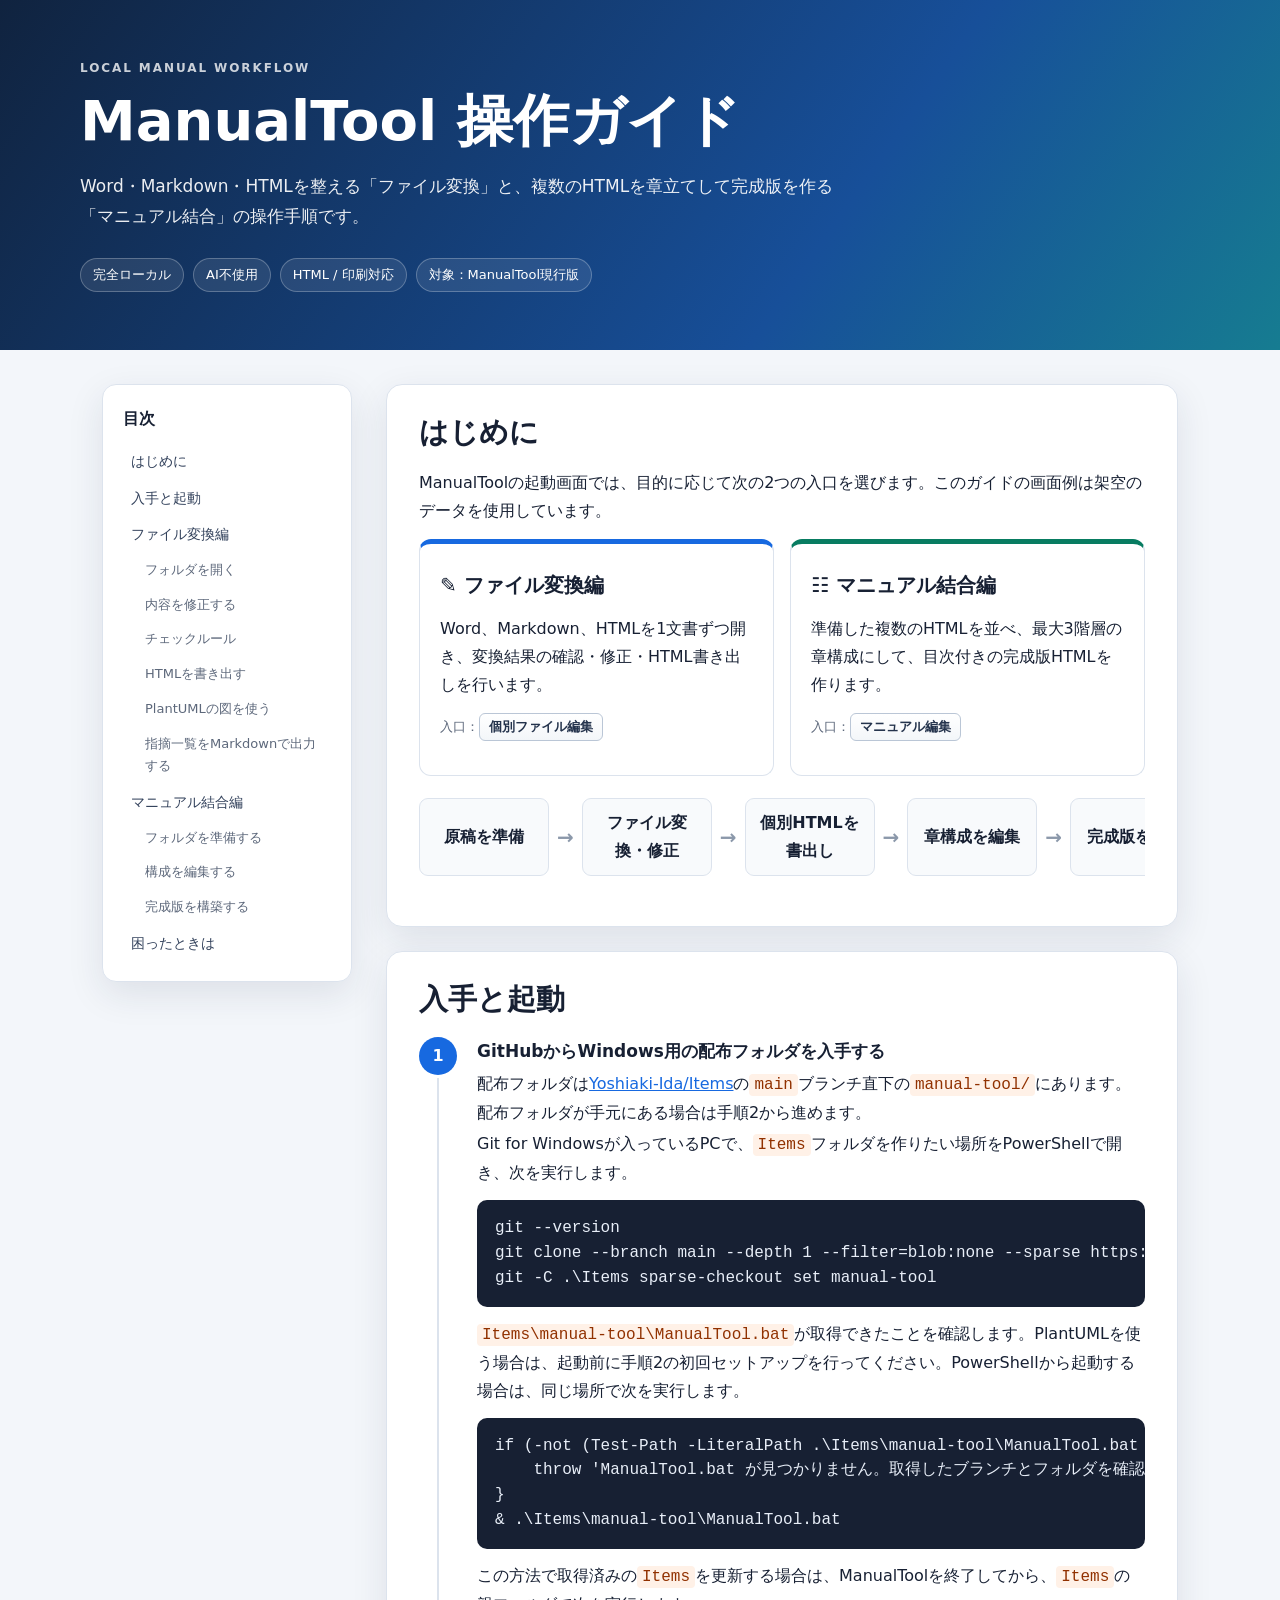
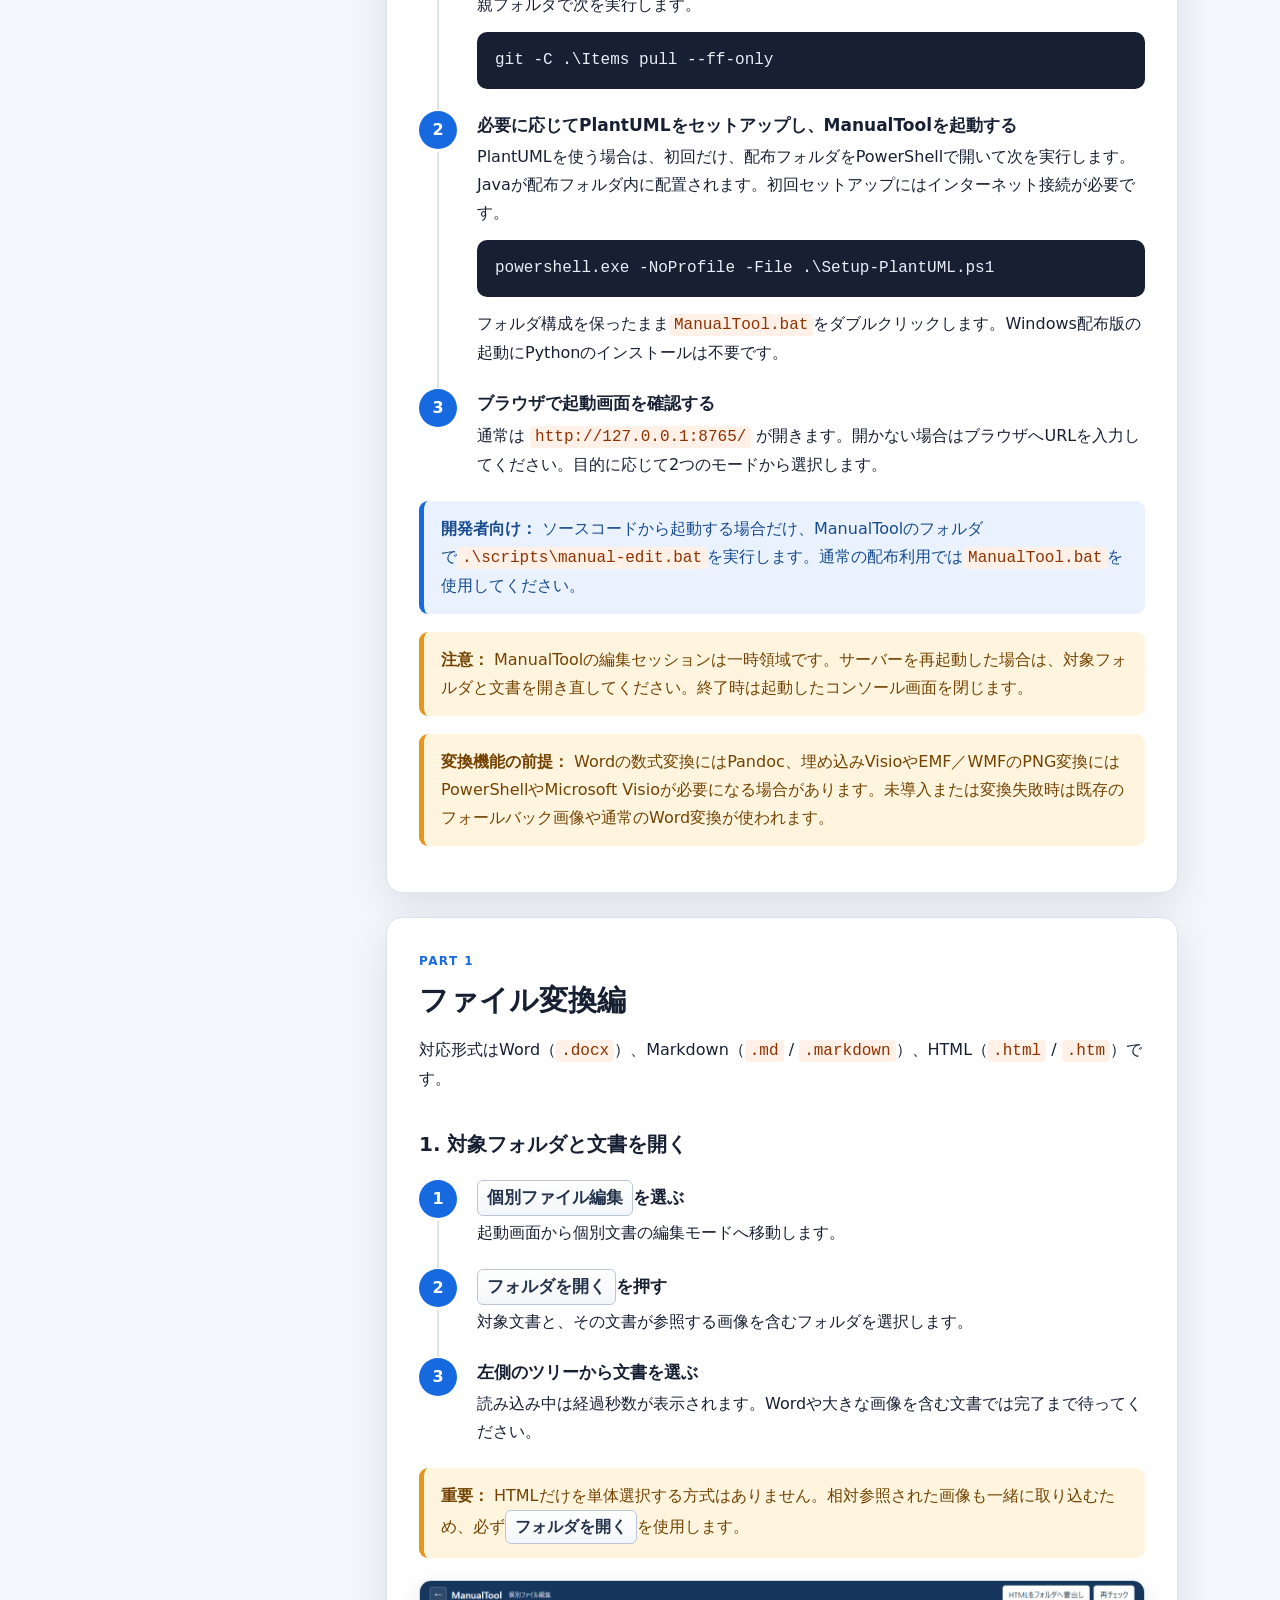
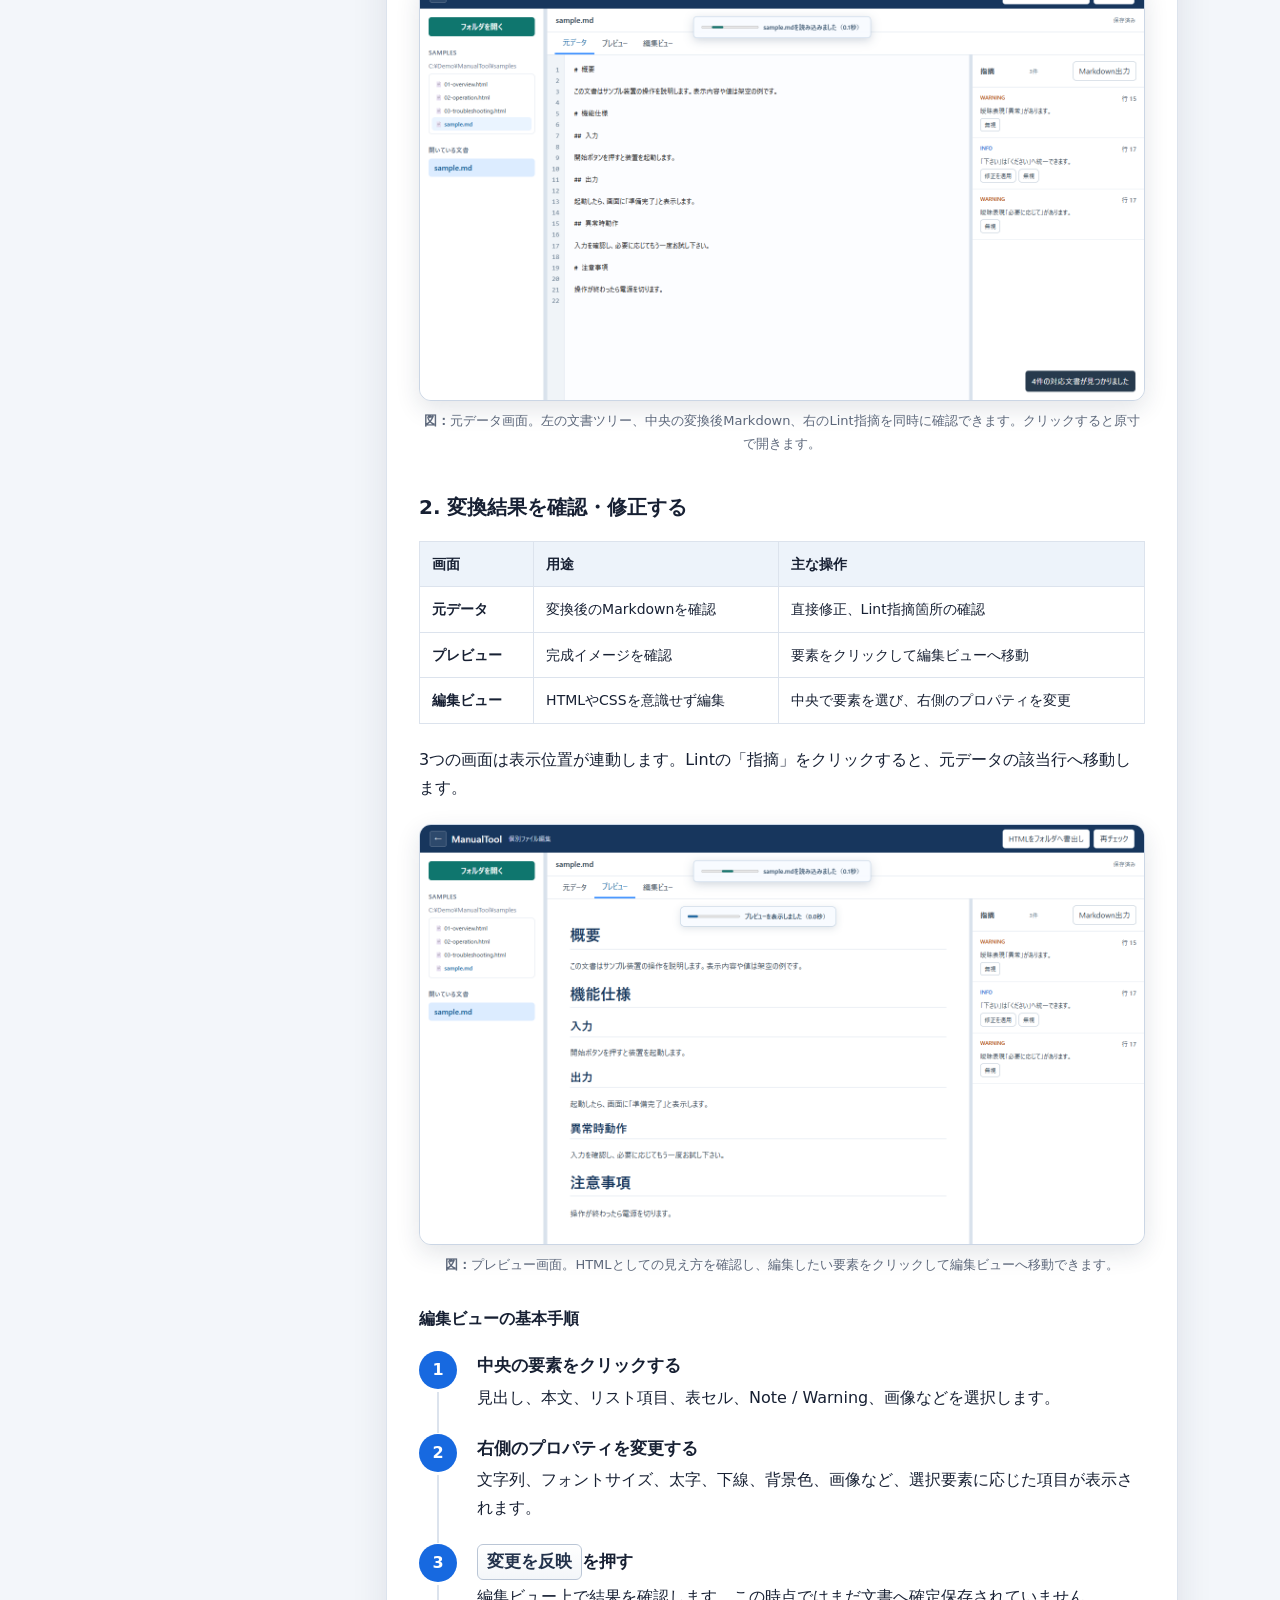
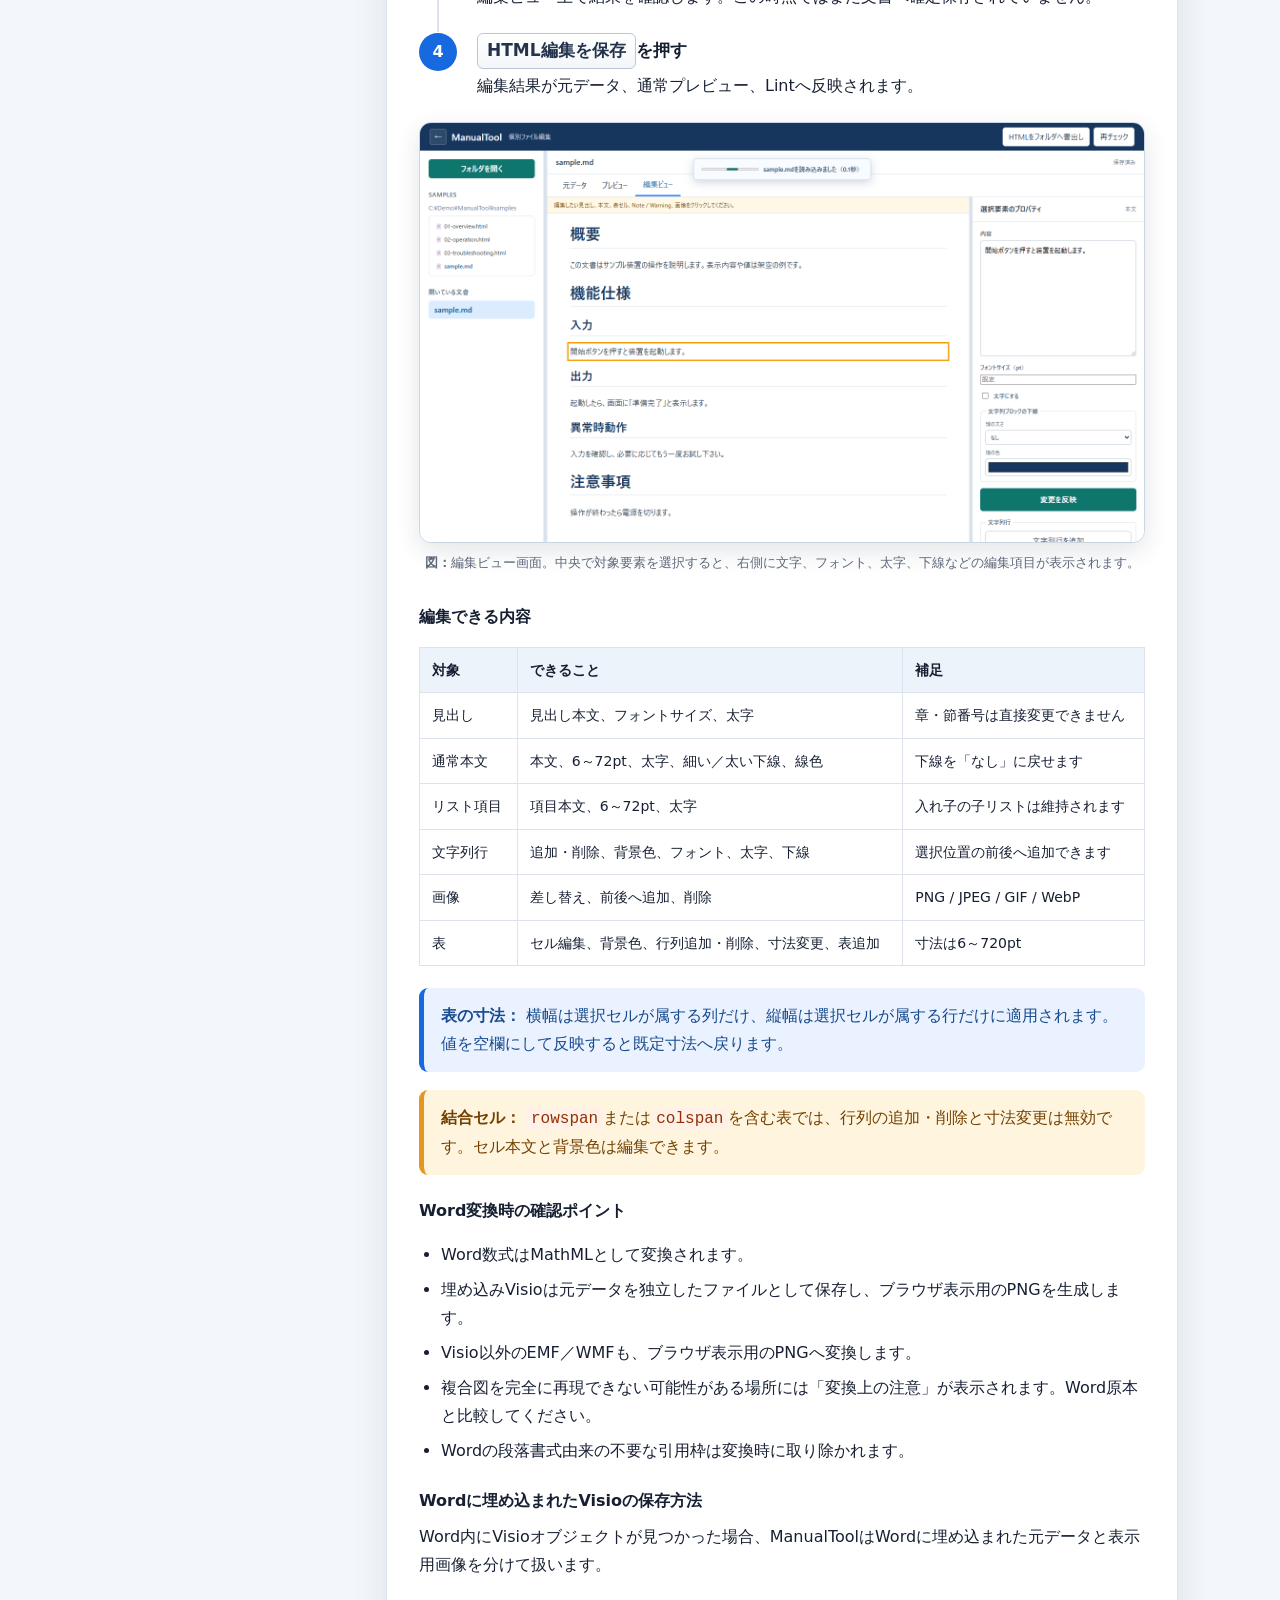
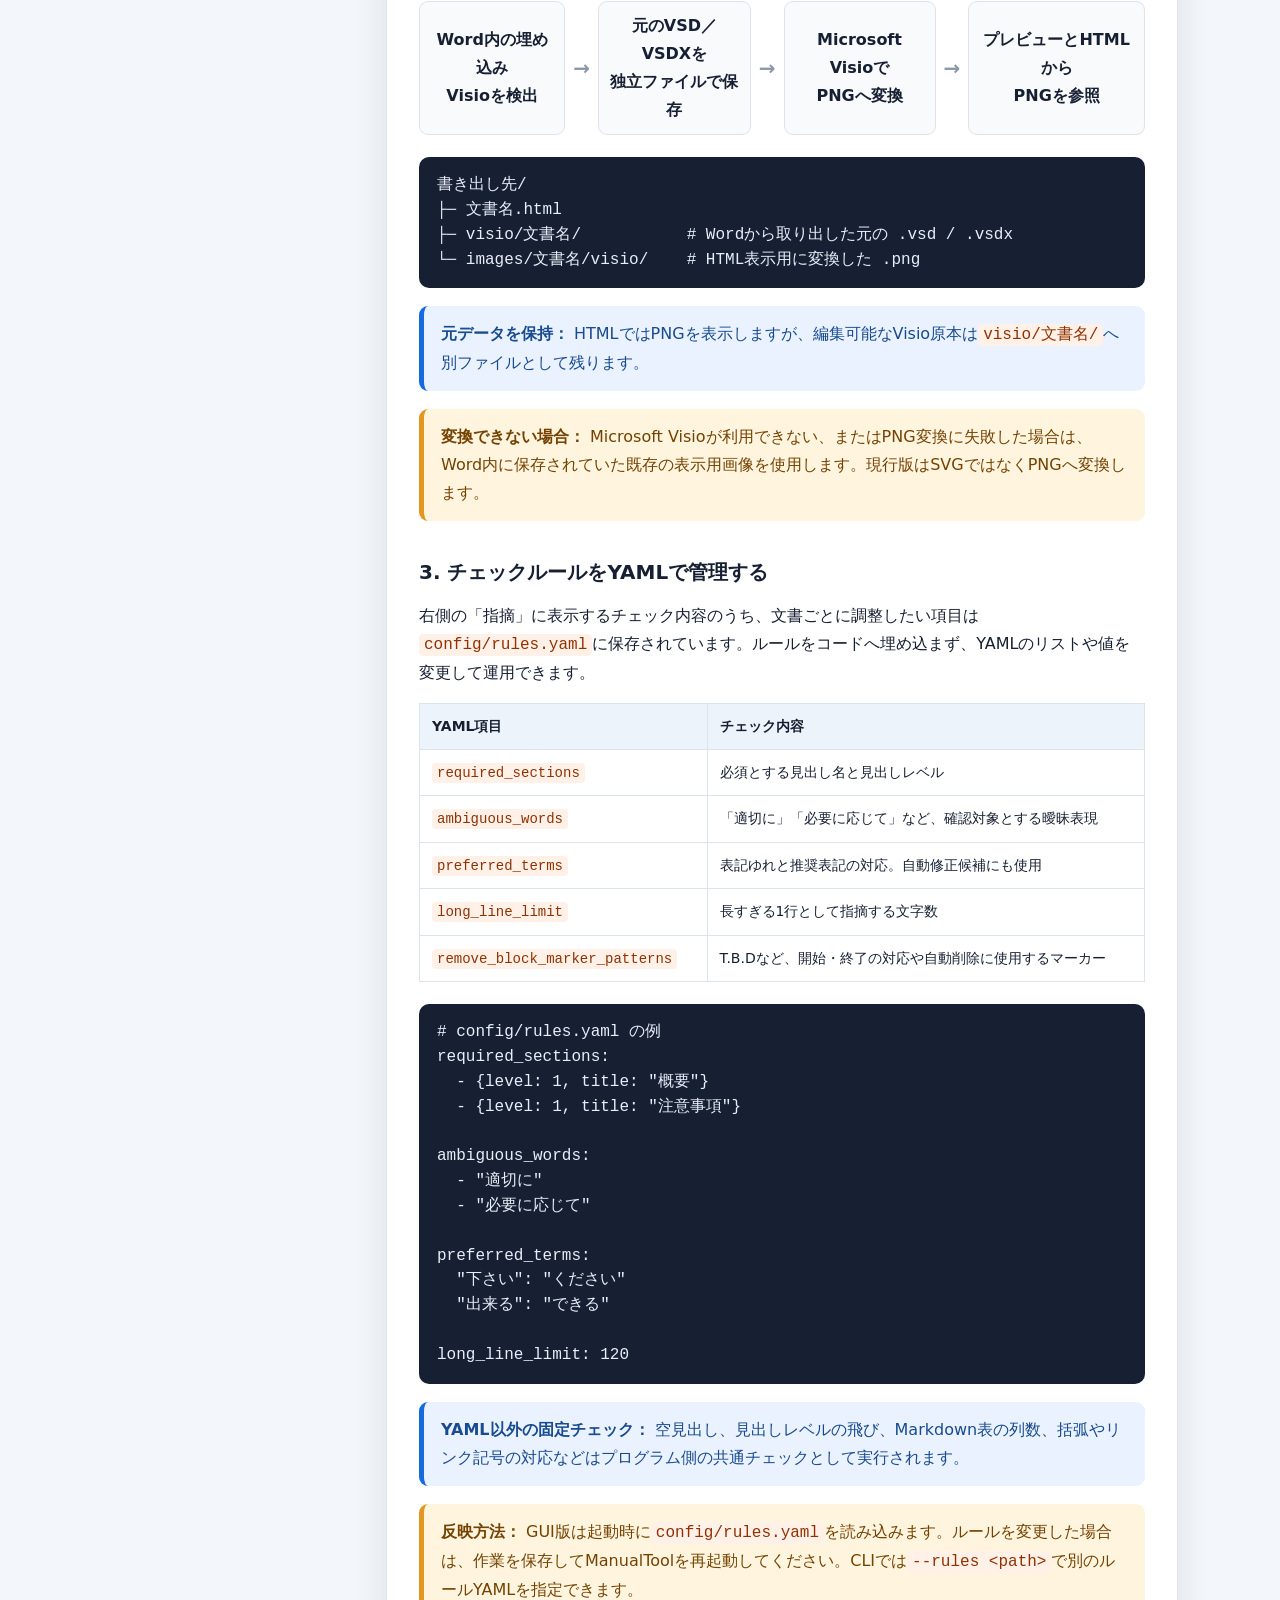
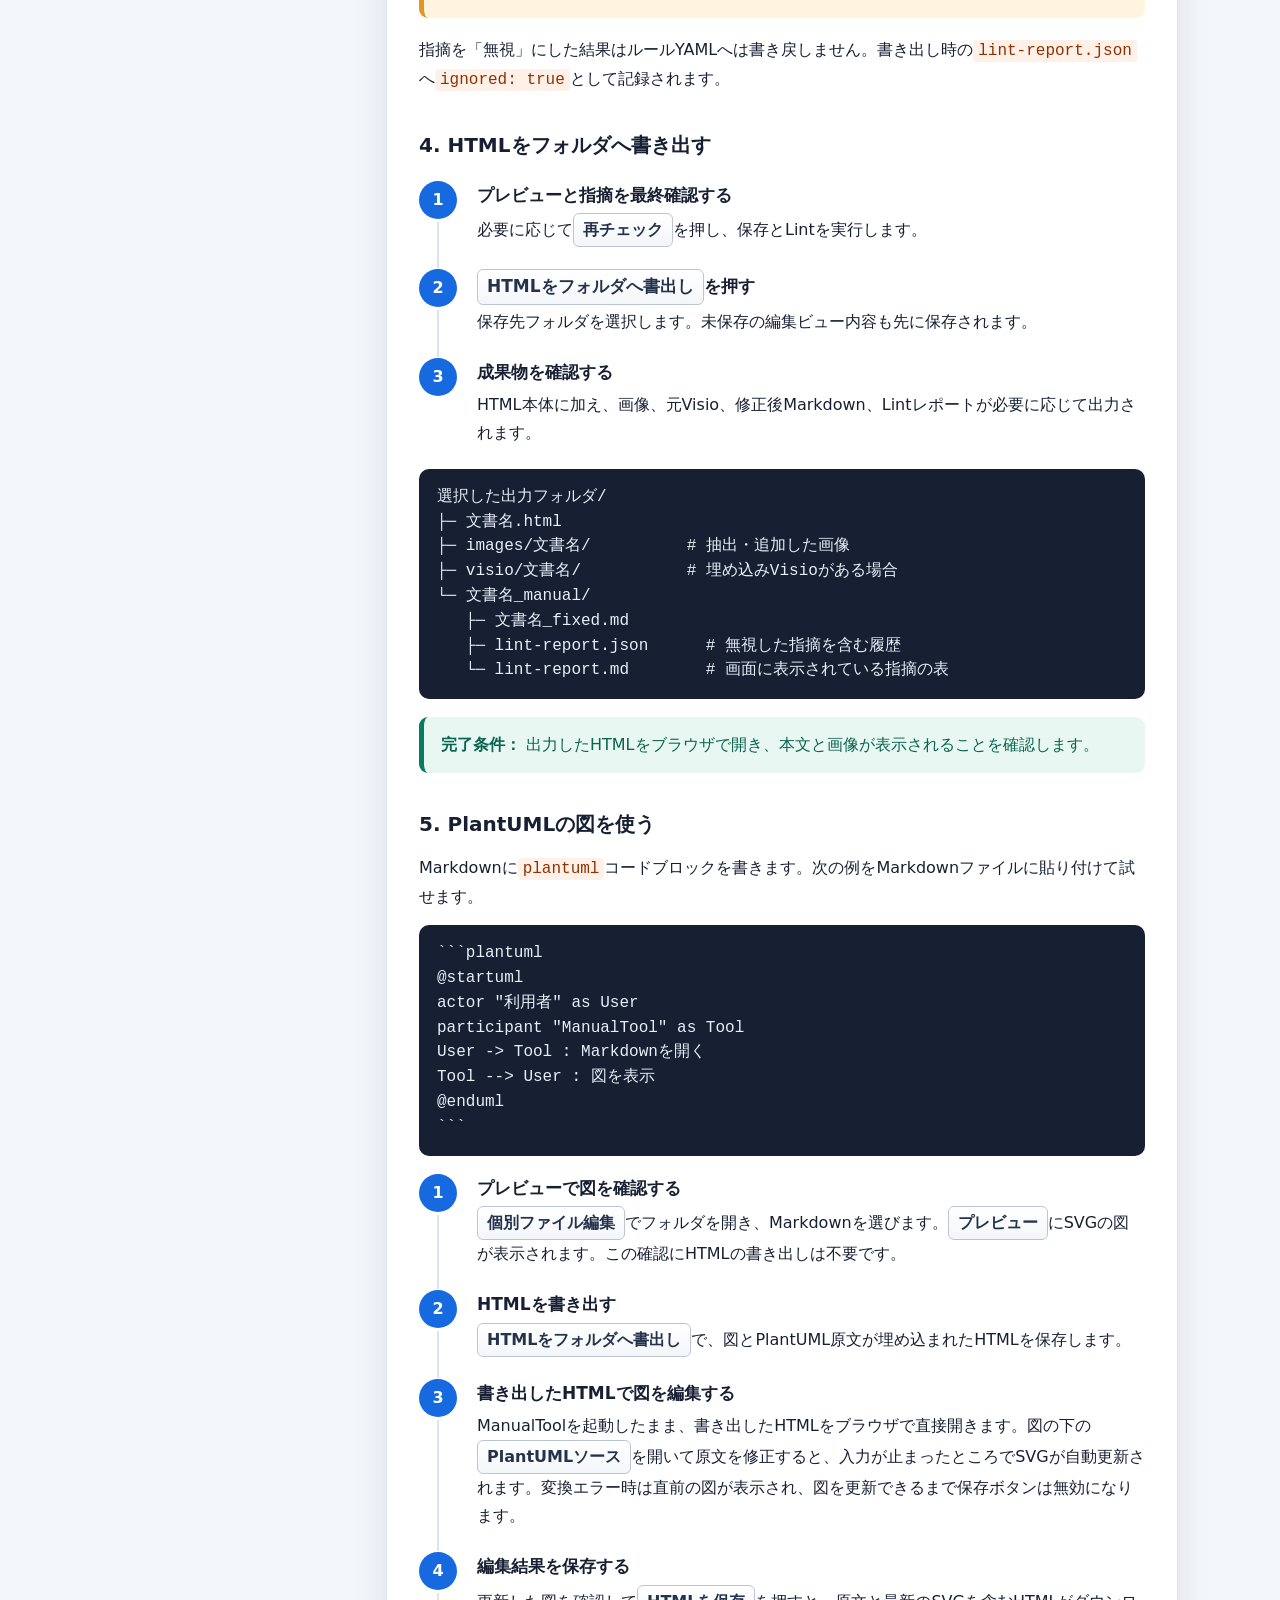
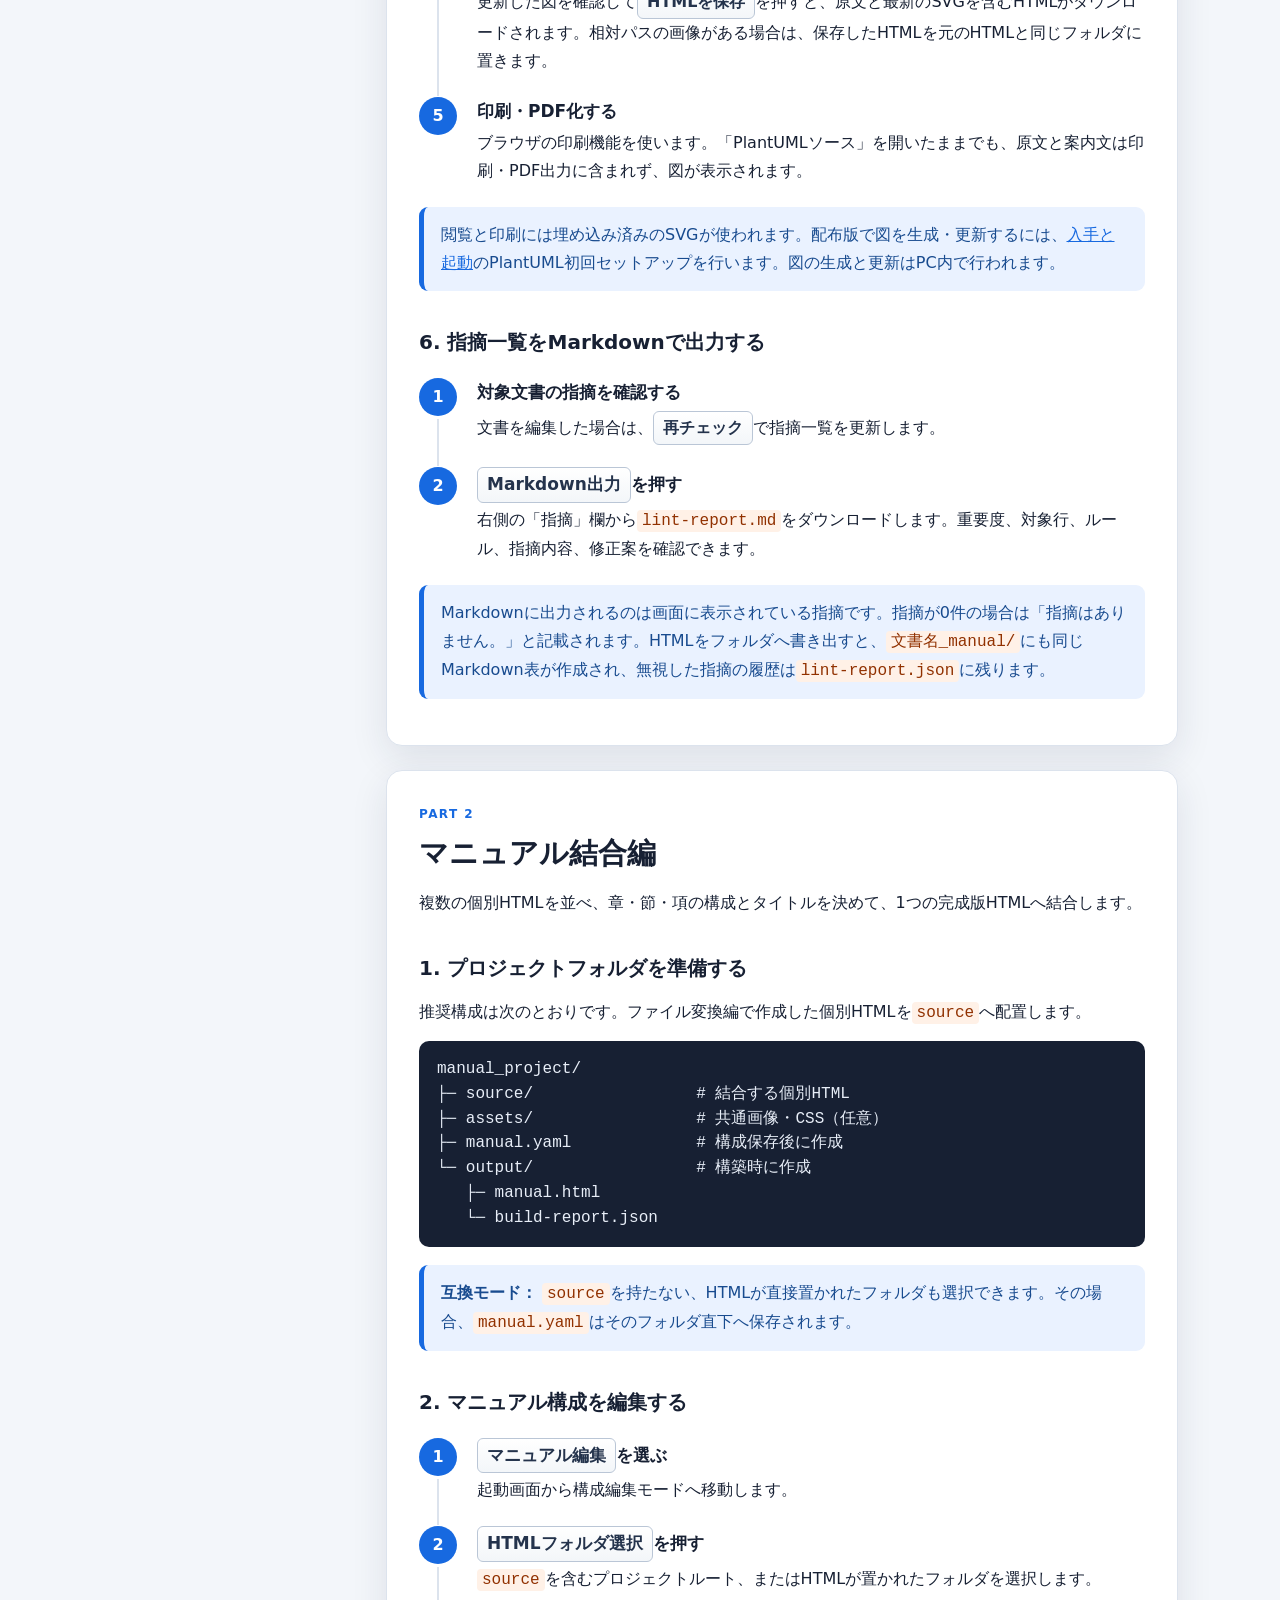
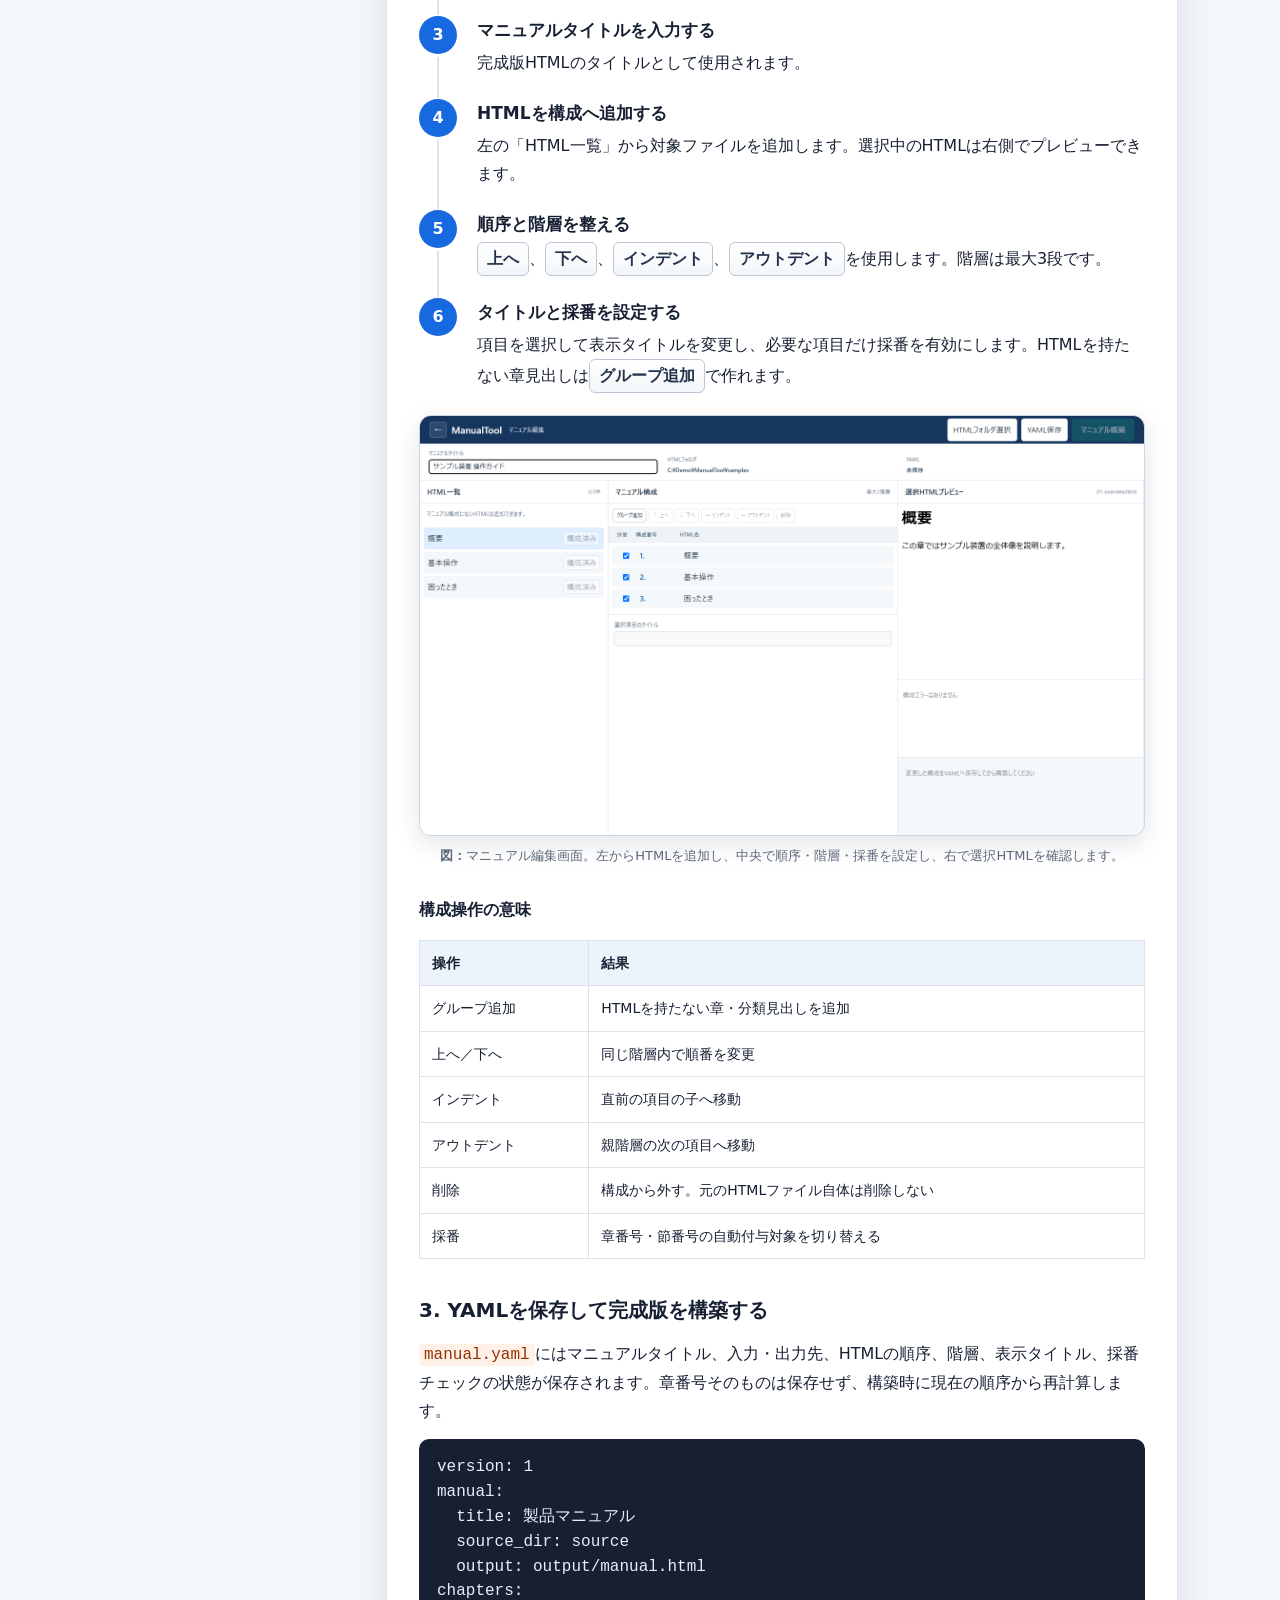
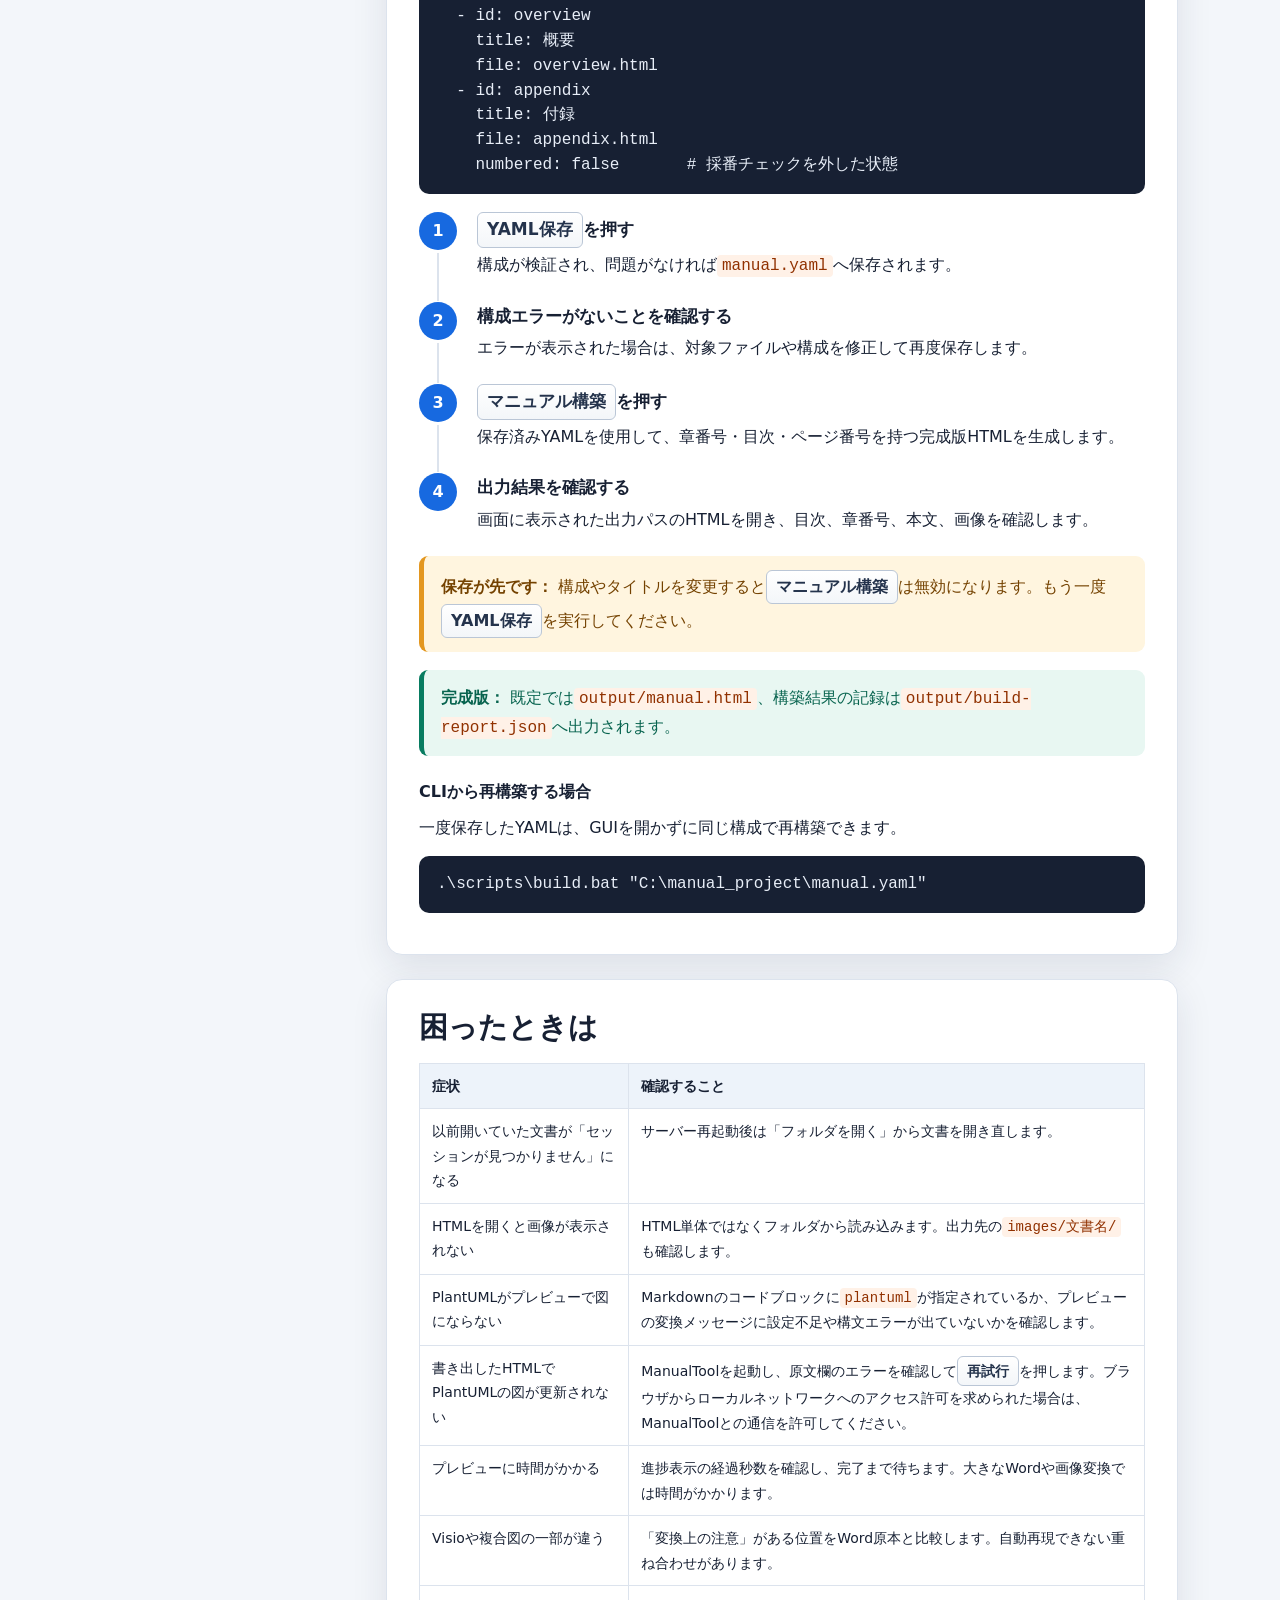
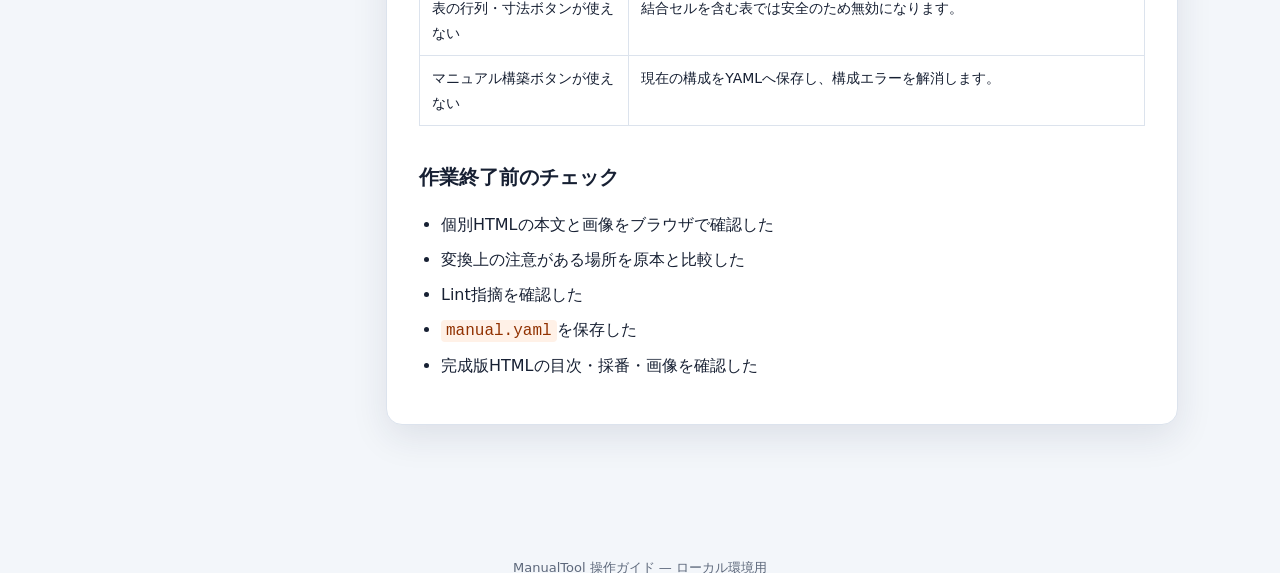
==== manual-tool/docs/USER_GUIDE.html @ a31c74e4 "Add ManualTool Windows distribution" ====
<!doctype html>
<html lang="ja">
<head>
  <meta charset="utf-8">
  <meta name="viewport" content="width=device-width, initial-scale=1">
  <title>ManualTool 操作ガイド</title>
  <style>
    :root {
      --ink: #172033;
      --muted: #5d687b;
      --line: #dce3ed;
      --paper: #ffffff;
      --canvas: #f3f6fa;
      --blue: #1769e0;
      --blue-soft: #eaf2ff;
      --green: #087c61;
      --green-soft: #e8f7f2;
      --amber: #a35b00;
      --amber-soft: #fff5df;
      --red: #b42318;
      --shadow: 0 12px 36px rgba(28, 42, 67, .10);
    }
    * { box-sizing: border-box; }
    html { scroll-behavior: smooth; }
    body {
      margin: 0;
      color: var(--ink);
      background: var(--canvas);
      font-family: "Yu Gothic UI", "Meiryo", system-ui, sans-serif;
      line-height: 1.75;
    }
    a { color: var(--blue); }
    .hero {
      color: white;
      background: linear-gradient(125deg, #10233f 0%, #174f99 65%, #167c91 100%);
      padding: 58px max(24px, calc((100vw - 1120px) / 2));
    }
    .eyebrow { margin: 0 0 8px; font-size: 12px; font-weight: 800; letter-spacing: .16em; opacity: .78; }
    .hero h1 { margin: 0; font-size: clamp(34px, 5vw, 56px); line-height: 1.2; }
    .hero .lead { max-width: 760px; margin: 18px 0 0; font-size: 17px; opacity: .92; }
    .hero-meta { display: flex; flex-wrap: wrap; gap: 9px; margin-top: 26px; }
    .hero-meta span { padding: 5px 12px; border: 1px solid rgba(255,255,255,.25); border-radius: 999px; background: rgba(255,255,255,.09); font-size: 13px; }
    .layout { display: grid; grid-template-columns: 250px minmax(0, 820px); gap: 34px; max-width: 1120px; margin: 34px auto 80px; padding: 0 22px; }
    nav { position: sticky; top: 18px; align-self: start; padding: 20px; background: var(--paper); border: 1px solid var(--line); border-radius: 14px; box-shadow: var(--shadow); }
    nav strong { display: block; margin-bottom: 10px; }
    nav a { display: block; padding: 6px 8px; color: #33425c; text-decoration: none; border-radius: 7px; font-size: 14px; }
    nav a:hover { color: var(--blue); background: var(--blue-soft); }
    nav .sub { padding-left: 22px; color: var(--muted); font-size: 13px; }
    main { min-width: 0; }
    .card, .chapter { margin-bottom: 24px; padding: 28px 32px; background: var(--paper); border: 1px solid var(--line); border-radius: 16px; box-shadow: var(--shadow); }
    h2 { margin: 0 0 16px; font-size: 29px; line-height: 1.35; }
    h3 { margin: 30px 0 12px; padding-top: 4px; font-size: 20px; }
    h4 { margin: 22px 0 8px; font-size: 16px; }
    p { margin: 8px 0 14px; }
    .chapter-label { display: inline-block; margin-bottom: 9px; color: var(--blue); font-size: 12px; font-weight: 800; letter-spacing: .12em; }
    .routes { display: grid; grid-template-columns: 1fr 1fr; gap: 16px; }
    .route { padding: 20px; border: 1px solid var(--line); border-radius: 12px; }
    .route:first-child { border-top: 5px solid var(--blue); }
    .route:last-child { border-top: 5px solid var(--green); }
    .route h3 { margin-top: 0; }
    .button-name { display: inline-block; padding: 2px 9px; border: 1px solid #bac6d6; border-radius: 6px; background: linear-gradient(#fff, #f3f6f9); color: #24334c; font-weight: 700; white-space: nowrap; }
    .steps { list-style: none; margin: 18px 0 0; padding: 0; counter-reset: step; }
    .steps > li { position: relative; min-height: 48px; margin: 0 0 22px; padding-left: 58px; counter-increment: step; }
    .steps > li::before { content: counter(step); position: absolute; left: 0; top: 0; display: grid; place-items: center; width: 38px; height: 38px; color: white; background: var(--blue); border-radius: 50%; font-weight: 800; }
    .steps > li::after { content: ""; position: absolute; left: 18px; top: 41px; bottom: -21px; width: 2px; background: var(--line); }
    .steps > li:last-child::after { display: none; }
    .steps strong { display: block; margin-bottom: 3px; font-size: 17px; }
    .steps p { margin: 3px 0; }
    .note, .warning, .success { margin: 18px 0; padding: 14px 17px; border-radius: 9px; border-left: 5px solid; }
    .note { color: #184b8f; background: var(--blue-soft); border-color: var(--blue); }
    .warning { color: #744200; background: var(--amber-soft); border-color: #e39720; }
    .success { color: #08644f; background: var(--green-soft); border-color: var(--green); }
    .note strong, .warning strong, .success strong { margin-right: 5px; }
    .flow { display: flex; align-items: stretch; gap: 8px; margin: 22px 0; overflow-x: auto; }
    .flow span { display: grid; place-items: center; min-width: 130px; min-height: 64px; padding: 10px; text-align: center; background: #f8fafc; border: 1px solid var(--line); border-radius: 9px; font-weight: 700; }
    .flow b { align-self: center; color: #8b98aa; font-size: 20px; }
    table { width: 100%; border-collapse: collapse; margin: 16px 0 22px; font-size: 14px; }
    th, td { padding: 10px 12px; border: 1px solid var(--line); text-align: left; vertical-align: top; }
    th { background: #edf3fa; }
    code { padding: 2px 5px; color: #913100; background: #fff1e7; border-radius: 4px; font-family: Consolas, monospace; }
    pre { overflow-x: auto; padding: 16px 18px; color: #e8eef8; background: #172033; border-radius: 10px; line-height: 1.55; }
    pre code { padding: 0; color: inherit; background: transparent; }
    .checklist { padding-left: 22px; }
    .checklist li { margin: 7px 0; }
    .small { color: var(--muted); font-size: 13px; }
    .screenshot { margin: 22px 0 28px; }
    .screenshot a { display: block; overflow: hidden; border: 1px solid #cbd6e5; border-radius: 12px; background: #eef3f8; box-shadow: 0 8px 24px rgba(28, 42, 67, .12); }
    .screenshot img { display: block; width: 100%; height: auto; }
    .screenshot figcaption { margin-top: 9px; color: var(--muted); font-size: 13px; text-align: center; }
    .screenshot figcaption::before { content: "図："; font-weight: 700; }
    footer { padding: 28px; color: var(--muted); text-align: center; font-size: 13px; }
    @media (max-width: 850px) {
      .layout { display: block; }
      nav { position: static; margin-bottom: 24px; }
      .routes { grid-template-columns: 1fr; }
      .card, .chapter { padding: 23px 20px; }
    }
    @media print {
      @page { size: A4; margin: 14mm; }
      body { background: white; font-size: 10pt; }
      .hero { padding: 22mm 14mm; print-color-adjust: exact; -webkit-print-color-adjust: exact; }
      .layout { display: block; max-width: none; margin: 0; padding: 0; }
      nav { display: none; }
      .card, .chapter { box-shadow: none; break-inside: avoid; }
      .chapter { break-before: page; }
      h3, h4 { break-after: avoid; }
      .steps > li, table, .note, .warning { break-inside: avoid; }
      .screenshot { break-inside: avoid; }
      .screenshot a { box-shadow: none; }
    }
  </style>
</head>
<body>
  <header class="hero">
    <p class="eyebrow">LOCAL MANUAL WORKFLOW</p>
    <h1>ManualTool 操作ガイド</h1>
    <p class="lead">Word・Markdown・HTMLを整える「ファイル変換」と、複数のHTMLを章立てして完成版を作る「マニュアル結合」の操作手順です。</p>
    <div class="hero-meta"><span>完全ローカル</span><span>AI不使用</span><span>HTML / 印刷対応</span><span>対象：ManualTool現行版</span></div>
  </header>

  <div class="layout">
    <nav aria-label="目次">
      <strong>目次</strong>
      <a href="#overview">はじめに</a>
      <a href="#start">入手と起動</a>
      <a href="#conversion">ファイル変換編</a>
      <a class="sub" href="#conversion-open">フォルダを開く</a>
      <a class="sub" href="#conversion-edit">内容を修正する</a>
      <a class="sub" href="#conversion-rules">チェックルール</a>
      <a class="sub" href="#conversion-output">HTMLを書き出す</a>
      <a class="sub" href="#conversion-plantuml">PlantUMLの図を使う</a>
      <a class="sub" href="#conversion-report">指摘一覧をMarkdownで出力する</a>
      <a href="#assembly">マニュアル結合編</a>
      <a class="sub" href="#assembly-prepare">フォルダを準備する</a>
      <a class="sub" href="#assembly-compose">構成を編集する</a>
      <a class="sub" href="#assembly-build">完成版を構築する</a>
      <a href="#trouble">困ったときは</a>
    </nav>

    <main>
      <section id="overview" class="card">
        <h2>はじめに</h2>
        <p>ManualToolの起動画面では、目的に応じて次の2つの入口を選びます。このガイドの画面例は架空のデータを使用しています。</p>
        <div class="routes">
          <article class="route">
            <h3>✎ ファイル変換編</h3>
            <p>Word、Markdown、HTMLを1文書ずつ開き、変換結果の確認・修正・HTML書き出しを行います。</p>
            <p class="small">入口：<span class="button-name">個別ファイル編集</span></p>
          </article>
          <article class="route">
            <h3>☷ マニュアル結合編</h3>
            <p>準備した複数のHTMLを並べ、最大3階層の章構成にして、目次付きの完成版HTMLを作ります。</p>
            <p class="small">入口：<span class="button-name">マニュアル編集</span></p>
          </article>
        </div>
        <div class="flow" aria-label="推奨作業順">
          <span>原稿を準備</span><b>→</b><span>ファイル変換・修正</span><b>→</b><span>個別HTMLを書出し</span><b>→</b><span>章構成を編集</span><b>→</b><span>完成版を構築</span>
        </div>
      </section>

      <section id="start" class="card">
        <h2>入手と起動</h2>
        <ol class="steps">
          <li>
            <strong>GitHubからWindows用の配布フォルダを入手する</strong>
            <p>配布フォルダは<a href="https://github.com/Yoshiaki-Ida/Items">Yoshiaki-Ida/Items</a>の<code>main</code>ブランチ直下の<code>manual-tool/</code>にあります。配布フォルダが手元にある場合は手順2から進めます。</p>
            <p>Git for Windowsが入っているPCで、<code>Items</code>フォルダを作りたい場所をPowerShellで開き、次を実行します。</p>
            <pre><code>git --version
git clone --branch main --depth 1 --filter=blob:none --sparse https://github.com/Yoshiaki-Ida/Items.git Items
git -C .\Items sparse-checkout set manual-tool</code></pre>
            <p><code>Items\manual-tool\ManualTool.bat</code>が取得できたことを確認します。PlantUMLを使う場合は、起動前に手順2の初回セットアップを行ってください。PowerShellから起動する場合は、同じ場所で次を実行します。</p>
            <pre><code>if (-not (Test-Path -LiteralPath .\Items\manual-tool\ManualTool.bat -PathType Leaf)) {
    throw 'ManualTool.bat が見つかりません。取得したブランチとフォルダを確認してください。'
}
&amp; .\Items\manual-tool\ManualTool.bat</code></pre>
            <p>この方法で取得済みの<code>Items</code>を更新する場合は、ManualToolを終了してから、<code>Items</code>の親フォルダで次を実行します。</p>
            <pre><code>git -C .\Items pull --ff-only</code></pre>
          </li>
          <li><strong>必要に応じてPlantUMLをセットアップし、ManualToolを起動する</strong>
            <p>PlantUMLを使う場合は、初回だけ、配布フォルダをPowerShellで開いて次を実行します。Javaが配布フォルダ内に配置されます。初回セットアップにはインターネット接続が必要です。</p>
            <pre><code>powershell.exe -NoProfile -File .\Setup-PlantUML.ps1</code></pre>
            <p>フォルダ構成を保ったまま<code>ManualTool.bat</code>をダブルクリックします。Windows配布版の起動にPythonのインストールは不要です。</p>
          </li>
          <li><strong>ブラウザで起動画面を確認する</strong><p>通常は <code>http://127.0.0.1:8765/</code> が開きます。開かない場合はブラウザへURLを入力してください。目的に応じて2つのモードから選択します。</p></li>
        </ol>
        <div class="note"><strong>開発者向け：</strong>ソースコードから起動する場合だけ、ManualToolのフォルダで<code>.\scripts\manual-edit.bat</code>を実行します。通常の配布利用では<code>ManualTool.bat</code>を使用してください。</div>
        <div class="warning"><strong>注意：</strong>ManualToolの編集セッションは一時領域です。サーバーを再起動した場合は、対象フォルダと文書を開き直してください。終了時は起動したコンソール画面を閉じます。</div>
        <div class="warning"><strong>変換機能の前提：</strong>Wordの数式変換にはPandoc、埋め込みVisioやEMF／WMFのPNG変換にはPowerShellやMicrosoft Visioが必要になる場合があります。未導入または変換失敗時は既存のフォールバック画像や通常のWord変換が使われます。</div>
      </section>

      <section id="conversion" class="chapter">
        <span class="chapter-label">PART 1</span>
        <h2>ファイル変換編</h2>
        <p>対応形式はWord（<code>.docx</code>）、Markdown（<code>.md</code> / <code>.markdown</code>）、HTML（<code>.html</code> / <code>.htm</code>）です。</p>

        <h3 id="conversion-open">1. 対象フォルダと文書を開く</h3>
        <ol class="steps">
          <li><strong><span class="button-name">個別ファイル編集</span>を選ぶ</strong><p>起動画面から個別文書の編集モードへ移動します。</p></li>
          <li><strong><span class="button-name">フォルダを開く</span>を押す</strong><p>対象文書と、その文書が参照する画像を含むフォルダを選択します。</p></li>
          <li><strong>左側のツリーから文書を選ぶ</strong><p>読み込み中は経過秒数が表示されます。Wordや大きな画像を含む文書では完了まで待ってください。</p></li>
        </ol>
        <div class="warning"><strong>重要：</strong>HTMLだけを単体選択する方式はありません。相対参照された画像も一緒に取り込むため、必ず<span class="button-name">フォルダを開く</span>を使用します。</div>
        <figure class="screenshot">
          <a href="元データ画面.png" target="_blank" rel="noopener"><img src="元データ画面.png" width="1905" height="903" loading="lazy" alt="ManualToolの元データ画面。左にフォルダと文書、中央にMarkdown、右にLint指摘が表示されている"></a>
          <figcaption>元データ画面。左の文書ツリー、中央の変換後Markdown、右のLint指摘を同時に確認できます。クリックすると原寸で開きます。</figcaption>
        </figure>

        <h3 id="conversion-edit">2. 変換結果を確認・修正する</h3>
        <table>
          <thead><tr><th>画面</th><th>用途</th><th>主な操作</th></tr></thead>
          <tbody>
            <tr><td><strong>元データ</strong></td><td>変換後のMarkdownを確認</td><td>直接修正、Lint指摘箇所の確認</td></tr>
            <tr><td><strong>プレビュー</strong></td><td>完成イメージを確認</td><td>要素をクリックして編集ビューへ移動</td></tr>
            <tr><td><strong>編集ビュー</strong></td><td>HTMLやCSSを意識せず編集</td><td>中央で要素を選び、右側のプロパティを変更</td></tr>
          </tbody>
        </table>
        <p>3つの画面は表示位置が連動します。Lintの「指摘」をクリックすると、元データの該当行へ移動します。</p>
        <figure class="screenshot">
          <a href="プレビュー画面.png" target="_blank" rel="noopener"><img src="プレビュー画面.png" width="1905" height="903" loading="lazy" alt="ManualToolのプレビュー画面。中央にHTML表示、右にLint指摘が表示されている"></a>
          <figcaption>プレビュー画面。HTMLとしての見え方を確認し、編集したい要素をクリックして編集ビューへ移動できます。</figcaption>
        </figure>

        <h4>編集ビューの基本手順</h4>
        <ol class="steps">
          <li><strong>中央の要素をクリックする</strong><p>見出し、本文、リスト項目、表セル、Note / Warning、画像などを選択します。</p></li>
          <li><strong>右側のプロパティを変更する</strong><p>文字列、フォントサイズ、太字、下線、背景色、画像など、選択要素に応じた項目が表示されます。</p></li>
          <li><strong><span class="button-name">変更を反映</span>を押す</strong><p>編集ビュー上で結果を確認します。この時点ではまだ文書へ確定保存されていません。</p></li>
          <li><strong><span class="button-name">HTML編集を保存</span>を押す</strong><p>編集結果が元データ、通常プレビュー、Lintへ反映されます。</p></li>
        </ol>
        <figure class="screenshot">
          <a href="編集ビュー画面.png" target="_blank" rel="noopener"><img src="編集ビュー画面.png" width="1905" height="903" loading="lazy" alt="ManualToolの編集ビュー画面。中央で本文を選択し、右のプロパティで内容や下線を設定している"></a>
          <figcaption>編集ビュー画面。中央で対象要素を選択すると、右側に文字、フォント、太字、下線などの編集項目が表示されます。</figcaption>
        </figure>

        <h4>編集できる内容</h4>
        <table>
          <thead><tr><th>対象</th><th>できること</th><th>補足</th></tr></thead>
          <tbody>
            <tr><td>見出し</td><td>見出し本文、フォントサイズ、太字</td><td>章・節番号は直接変更できません</td></tr>
            <tr><td>通常本文</td><td>本文、6～72pt、太字、細い／太い下線、線色</td><td>下線を「なし」に戻せます</td></tr>
            <tr><td>リスト項目</td><td>項目本文、6～72pt、太字</td><td>入れ子の子リストは維持されます</td></tr>
            <tr><td>文字列行</td><td>追加・削除、背景色、フォント、太字、下線</td><td>選択位置の前後へ追加できます</td></tr>
            <tr><td>画像</td><td>差し替え、前後へ追加、削除</td><td>PNG / JPEG / GIF / WebP</td></tr>
            <tr><td>表</td><td>セル編集、背景色、行列追加・削除、寸法変更、表追加</td><td>寸法は6～720pt</td></tr>
          </tbody>
        </table>
        <div class="note"><strong>表の寸法：</strong>横幅は選択セルが属する列だけ、縦幅は選択セルが属する行だけに適用されます。値を空欄にして反映すると既定寸法へ戻ります。</div>
        <div class="warning"><strong>結合セル：</strong><code>rowspan</code>または<code>colspan</code>を含む表では、行列の追加・削除と寸法変更は無効です。セル本文と背景色は編集できます。</div>

        <h4>Word変換時の確認ポイント</h4>
        <ul class="checklist">
          <li>Word数式はMathMLとして変換されます。</li>
          <li>埋め込みVisioは元データを独立したファイルとして保存し、ブラウザ表示用のPNGを生成します。</li>
          <li>Visio以外のEMF／WMFも、ブラウザ表示用のPNGへ変換します。</li>
          <li>複合図を完全に再現できない可能性がある場所には「変換上の注意」が表示されます。Word原本と比較してください。</li>
          <li>Wordの段落書式由来の不要な引用枠は変換時に取り除かれます。</li>
        </ul>

        <h4>Wordに埋め込まれたVisioの保存方法</h4>
        <p>Word内にVisioオブジェクトが見つかった場合、ManualToolはWordに埋め込まれた元データと表示用画像を分けて扱います。</p>
        <div class="flow" aria-label="埋め込みVisioの変換手順">
          <span>Word内の埋め込み<br>Visioを検出</span><b>→</b><span>元のVSD／VSDXを<br>独立ファイルで保存</span><b>→</b><span>Microsoft Visioで<br>PNGへ変換</span><b>→</b><span>プレビューとHTMLから<br>PNGを参照</span>
        </div>
        <pre><code>書き出し先/
├─ 文書名.html
├─ visio/文書名/           # Wordから取り出した元の .vsd / .vsdx
└─ images/文書名/visio/    # HTML表示用に変換した .png</code></pre>
        <div class="note"><strong>元データを保持：</strong>HTMLではPNGを表示しますが、編集可能なVisio原本は<code>visio/文書名/</code>へ別ファイルとして残ります。</div>
        <div class="warning"><strong>変換できない場合：</strong>Microsoft Visioが利用できない、またはPNG変換に失敗した場合は、Word内に保存されていた既存の表示用画像を使用します。現行版はSVGではなくPNGへ変換します。</div>

        <h3 id="conversion-rules">3. チェックルールをYAMLで管理する</h3>
        <p>右側の「指摘」に表示するチェック内容のうち、文書ごとに調整したい項目は<code>config/rules.yaml</code>に保存されています。ルールをコードへ埋め込まず、YAMLのリストや値を変更して運用できます。</p>
        <table>
          <thead><tr><th>YAML項目</th><th>チェック内容</th></tr></thead>
          <tbody>
            <tr><td><code>required_sections</code></td><td>必須とする見出し名と見出しレベル</td></tr>
            <tr><td><code>ambiguous_words</code></td><td>「適切に」「必要に応じて」など、確認対象とする曖昧表現</td></tr>
            <tr><td><code>preferred_terms</code></td><td>表記ゆれと推奨表記の対応。自動修正候補にも使用</td></tr>
            <tr><td><code>long_line_limit</code></td><td>長すぎる1行として指摘する文字数</td></tr>
            <tr><td><code>remove_block_marker_patterns</code></td><td>T.B.Dなど、開始・終了の対応や自動削除に使用するマーカー</td></tr>
          </tbody>
        </table>
        <pre><code># config/rules.yaml の例
required_sections:
  - {level: 1, title: "概要"}
  - {level: 1, title: "注意事項"}

ambiguous_words:
  - "適切に"
  - "必要に応じて"

preferred_terms:
  "下さい": "ください"
  "出来る": "できる"

long_line_limit: 120</code></pre>
        <div class="note"><strong>YAML以外の固定チェック：</strong>空見出し、見出しレベルの飛び、Markdown表の列数、括弧やリンク記号の対応などはプログラム側の共通チェックとして実行されます。</div>
        <div class="warning"><strong>反映方法：</strong>GUI版は起動時に<code>config/rules.yaml</code>を読み込みます。ルールを変更した場合は、作業を保存してManualToolを再起動してください。CLIでは<code>--rules &lt;path&gt;</code>で別のルールYAMLを指定できます。</div>
        <p>指摘を「無視」にした結果はルールYAMLへは書き戻しません。書き出し時の<code>lint-report.json</code>へ<code>ignored: true</code>として記録されます。</p>

        <h3 id="conversion-output">4. HTMLをフォルダへ書き出す</h3>
        <ol class="steps">
          <li><strong>プレビューと指摘を最終確認する</strong><p>必要に応じて<span class="button-name">再チェック</span>を押し、保存とLintを実行します。</p></li>
          <li><strong><span class="button-name">HTMLをフォルダへ書出し</span>を押す</strong><p>保存先フォルダを選択します。未保存の編集ビュー内容も先に保存されます。</p></li>
          <li><strong>成果物を確認する</strong><p>HTML本体に加え、画像、元Visio、修正後Markdown、Lintレポートが必要に応じて出力されます。</p></li>
        </ol>
        <pre><code>選択した出力フォルダ/
├─ 文書名.html
├─ images/文書名/          # 抽出・追加した画像
├─ visio/文書名/           # 埋め込みVisioがある場合
└─ 文書名_manual/
   ├─ 文書名_fixed.md
   ├─ lint-report.json      # 無視した指摘を含む履歴
   └─ lint-report.md        # 画面に表示されている指摘の表</code></pre>
        <div class="success"><strong>完了条件：</strong>出力したHTMLをブラウザで開き、本文と画像が表示されることを確認します。</div>

        <h3 id="conversion-plantuml">5. PlantUMLの図を使う</h3>
        <p>Markdownに<code>plantuml</code>コードブロックを書きます。次の例をMarkdownファイルに貼り付けて試せます。</p>
        <pre><code>```plantuml
@startuml
actor "利用者" as User
participant "ManualTool" as Tool
User -&gt; Tool : Markdownを開く
Tool --&gt; User : 図を表示
@enduml
```</code></pre>
        <ol class="steps">
          <li><strong>プレビューで図を確認する</strong><p><span class="button-name">個別ファイル編集</span>でフォルダを開き、Markdownを選びます。<span class="button-name">プレビュー</span>にSVGの図が表示されます。この確認にHTMLの書き出しは不要です。</p></li>
          <li><strong>HTMLを書き出す</strong><p><span class="button-name">HTMLをフォルダへ書出し</span>で、図とPlantUML原文が埋め込まれたHTMLを保存します。</p></li>
          <li><strong>書き出したHTMLで図を編集する</strong><p>ManualToolを起動したまま、書き出したHTMLをブラウザで直接開きます。図の下の<span class="button-name">PlantUMLソース</span>を開いて原文を修正すると、入力が止まったところでSVGが自動更新されます。変換エラー時は直前の図が表示され、図を更新できるまで保存ボタンは無効になります。</p></li>
          <li><strong>編集結果を保存する</strong><p>更新した図を確認して<span class="button-name">HTMLを保存</span>を押すと、原文と最新のSVGを含むHTMLがダウンロードされます。相対パスの画像がある場合は、保存したHTMLを元のHTMLと同じフォルダに置きます。</p></li>
          <li><strong>印刷・PDF化する</strong><p>ブラウザの印刷機能を使います。「PlantUMLソース」を開いたままでも、原文と案内文は印刷・PDF出力に含まれず、図が表示されます。</p></li>
        </ol>
        <div class="note">閲覧と印刷には埋め込み済みのSVGが使われます。配布版で図を生成・更新するには、<a href="#start">入手と起動</a>のPlantUML初回セットアップを行います。図の生成と更新はPC内で行われます。</div>

        <h3 id="conversion-report">6. 指摘一覧をMarkdownで出力する</h3>
        <ol class="steps">
          <li><strong>対象文書の指摘を確認する</strong><p>文書を編集した場合は、<span class="button-name">再チェック</span>で指摘一覧を更新します。</p></li>
          <li><strong><span class="button-name">Markdown出力</span>を押す</strong><p>右側の「指摘」欄から<code>lint-report.md</code>をダウンロードします。重要度、対象行、ルール、指摘内容、修正案を確認できます。</p></li>
        </ol>
        <div class="note">Markdownに出力されるのは画面に表示されている指摘です。指摘が0件の場合は「指摘はありません。」と記載されます。HTMLをフォルダへ書き出すと、<code>文書名_manual/</code>にも同じMarkdown表が作成され、無視した指摘の履歴は<code>lint-report.json</code>に残ります。</div>
      </section>

      <section id="assembly" class="chapter">
        <span class="chapter-label">PART 2</span>
        <h2>マニュアル結合編</h2>
        <p>複数の個別HTMLを並べ、章・節・項の構成とタイトルを決めて、1つの完成版HTMLへ結合します。</p>

        <h3 id="assembly-prepare">1. プロジェクトフォルダを準備する</h3>
        <p>推奨構成は次のとおりです。ファイル変換編で作成した個別HTMLを<code>source</code>へ配置します。</p>
        <pre><code>manual_project/
├─ source/                 # 結合する個別HTML
├─ assets/                 # 共通画像・CSS（任意）
├─ manual.yaml             # 構成保存後に作成
└─ output/                 # 構築時に作成
   ├─ manual.html
   └─ build-report.json</code></pre>
        <div class="note"><strong>互換モード：</strong><code>source</code>を持たない、HTMLが直接置かれたフォルダも選択できます。その場合、<code>manual.yaml</code>はそのフォルダ直下へ保存されます。</div>

        <h3 id="assembly-compose">2. マニュアル構成を編集する</h3>
        <ol class="steps">
          <li><strong><span class="button-name">マニュアル編集</span>を選ぶ</strong><p>起動画面から構成編集モードへ移動します。</p></li>
          <li><strong><span class="button-name">HTMLフォルダ選択</span>を押す</strong><p><code>source</code>を含むプロジェクトルート、またはHTMLが置かれたフォルダを選択します。</p></li>
          <li><strong>マニュアルタイトルを入力する</strong><p>完成版HTMLのタイトルとして使用されます。</p></li>
          <li><strong>HTMLを構成へ追加する</strong><p>左の「HTML一覧」から対象ファイルを追加します。選択中のHTMLは右側でプレビューできます。</p></li>
          <li><strong>順序と階層を整える</strong><p><span class="button-name">上へ</span>、<span class="button-name">下へ</span>、<span class="button-name">インデント</span>、<span class="button-name">アウトデント</span>を使用します。階層は最大3段です。</p></li>
          <li><strong>タイトルと採番を設定する</strong><p>項目を選択して表示タイトルを変更し、必要な項目だけ採番を有効にします。HTMLを持たない章見出しは<span class="button-name">グループ追加</span>で作れます。</p></li>
        </ol>
        <figure class="screenshot">
          <a href="マニュアル編集画面.png" target="_blank" rel="noopener"><img src="マニュアル編集画面.png" width="1905" height="903" loading="lazy" alt="ManualToolのマニュアル編集画面。左にHTML一覧、中央にマニュアル構成、右に選択HTMLプレビューが表示されている"></a>
          <figcaption>マニュアル編集画面。左からHTMLを追加し、中央で順序・階層・採番を設定し、右で選択HTMLを確認します。</figcaption>
        </figure>

        <h4>構成操作の意味</h4>
        <table>
          <thead><tr><th>操作</th><th>結果</th></tr></thead>
          <tbody>
            <tr><td>グループ追加</td><td>HTMLを持たない章・分類見出しを追加</td></tr>
            <tr><td>上へ／下へ</td><td>同じ階層内で順番を変更</td></tr>
            <tr><td>インデント</td><td>直前の項目の子へ移動</td></tr>
            <tr><td>アウトデント</td><td>親階層の次の項目へ移動</td></tr>
            <tr><td>削除</td><td>構成から外す。元のHTMLファイル自体は削除しない</td></tr>
            <tr><td>採番</td><td>章番号・節番号の自動付与対象を切り替える</td></tr>
          </tbody>
        </table>

        <h3 id="assembly-build">3. YAMLを保存して完成版を構築する</h3>
        <p><code>manual.yaml</code>にはマニュアルタイトル、入力・出力先、HTMLの順序、階層、表示タイトル、採番チェックの状態が保存されます。章番号そのものは保存せず、構築時に現在の順序から再計算します。</p>
        <pre><code>version: 1
manual:
  title: 製品マニュアル
  source_dir: source
  output: output/manual.html
chapters:
  - id: overview
    title: 概要
    file: overview.html
  - id: appendix
    title: 付録
    file: appendix.html
    numbered: false       # 採番チェックを外した状態</code></pre>
        <ol class="steps">
          <li><strong><span class="button-name">YAML保存</span>を押す</strong><p>構成が検証され、問題がなければ<code>manual.yaml</code>へ保存されます。</p></li>
          <li><strong>構成エラーがないことを確認する</strong><p>エラーが表示された場合は、対象ファイルや構成を修正して再度保存します。</p></li>
          <li><strong><span class="button-name">マニュアル構築</span>を押す</strong><p>保存済みYAMLを使用して、章番号・目次・ページ番号を持つ完成版HTMLを生成します。</p></li>
          <li><strong>出力結果を確認する</strong><p>画面に表示された出力パスのHTMLを開き、目次、章番号、本文、画像を確認します。</p></li>
        </ol>
        <div class="warning"><strong>保存が先です：</strong>構成やタイトルを変更すると<span class="button-name">マニュアル構築</span>は無効になります。もう一度<span class="button-name">YAML保存</span>を実行してください。</div>
        <div class="success"><strong>完成版：</strong>既定では<code>output/manual.html</code>、構築結果の記録は<code>output/build-report.json</code>へ出力されます。</div>

        <h4>CLIから再構築する場合</h4>
        <p>一度保存したYAMLは、GUIを開かずに同じ構成で再構築できます。</p>
        <pre><code>.\scripts\build.bat "C:\manual_project\manual.yaml"</code></pre>
      </section>

      <section id="trouble" class="card">
        <h2>困ったときは</h2>
        <table>
          <thead><tr><th>症状</th><th>確認すること</th></tr></thead>
          <tbody>
            <tr><td>以前開いていた文書が「セッションが見つかりません」になる</td><td>サーバー再起動後は「フォルダを開く」から文書を開き直します。</td></tr>
            <tr><td>HTMLを開くと画像が表示されない</td><td>HTML単体ではなくフォルダから読み込みます。出力先の<code>images/文書名/</code>も確認します。</td></tr>
            <tr><td>PlantUMLがプレビューで図にならない</td><td>Markdownのコードブロックに<code>plantuml</code>が指定されているか、プレビューの変換メッセージに設定不足や構文エラーが出ていないかを確認します。</td></tr>
            <tr><td>書き出したHTMLでPlantUMLの図が更新されない</td><td>ManualToolを起動し、原文欄のエラーを確認して<span class="button-name">再試行</span>を押します。ブラウザからローカルネットワークへのアクセス許可を求められた場合は、ManualToolとの通信を許可してください。</td></tr>
            <tr><td>プレビューに時間がかかる</td><td>進捗表示の経過秒数を確認し、完了まで待ちます。大きなWordや画像変換では時間がかかります。</td></tr>
            <tr><td>Visioや複合図の一部が違う</td><td>「変換上の注意」がある位置をWord原本と比較します。自動再現できない重ね合わせがあります。</td></tr>
            <tr><td>表の行列・寸法ボタンが使えない</td><td>結合セルを含む表では安全のため無効になります。</td></tr>
            <tr><td>マニュアル構築ボタンが使えない</td><td>現在の構成をYAMLへ保存し、構成エラーを解消します。</td></tr>
          </tbody>
        </table>
        <h3>作業終了前のチェック</h3>
        <ul class="checklist">
          <li>個別HTMLの本文と画像をブラウザで確認した</li>
          <li>変換上の注意がある場所を原本と比較した</li>
          <li>Lint指摘を確認した</li>
          <li><code>manual.yaml</code>を保存した</li>
          <li>完成版HTMLの目次・採番・画像を確認した</li>
        </ul>
      </section>
    </main>
  </div>

  <footer>ManualTool 操作ガイド — ローカル環境用</footer>
</body>
</html>
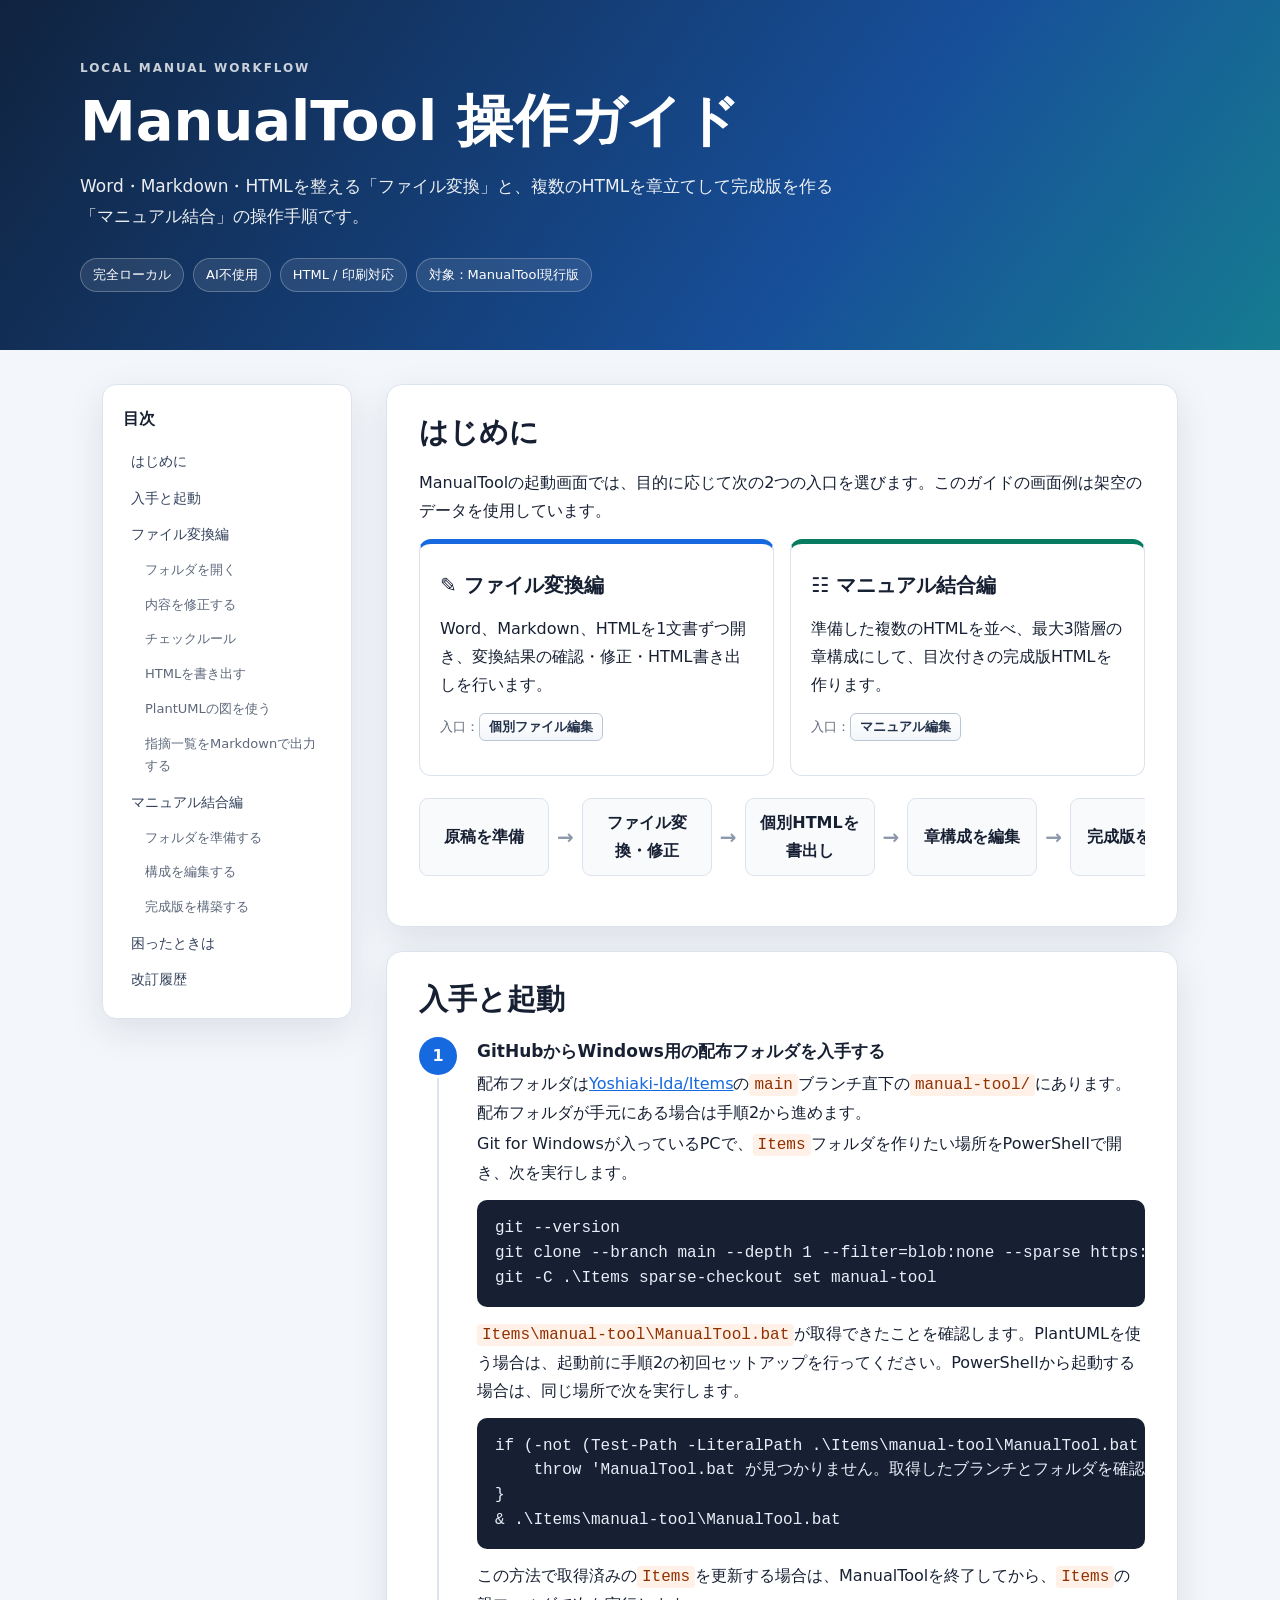
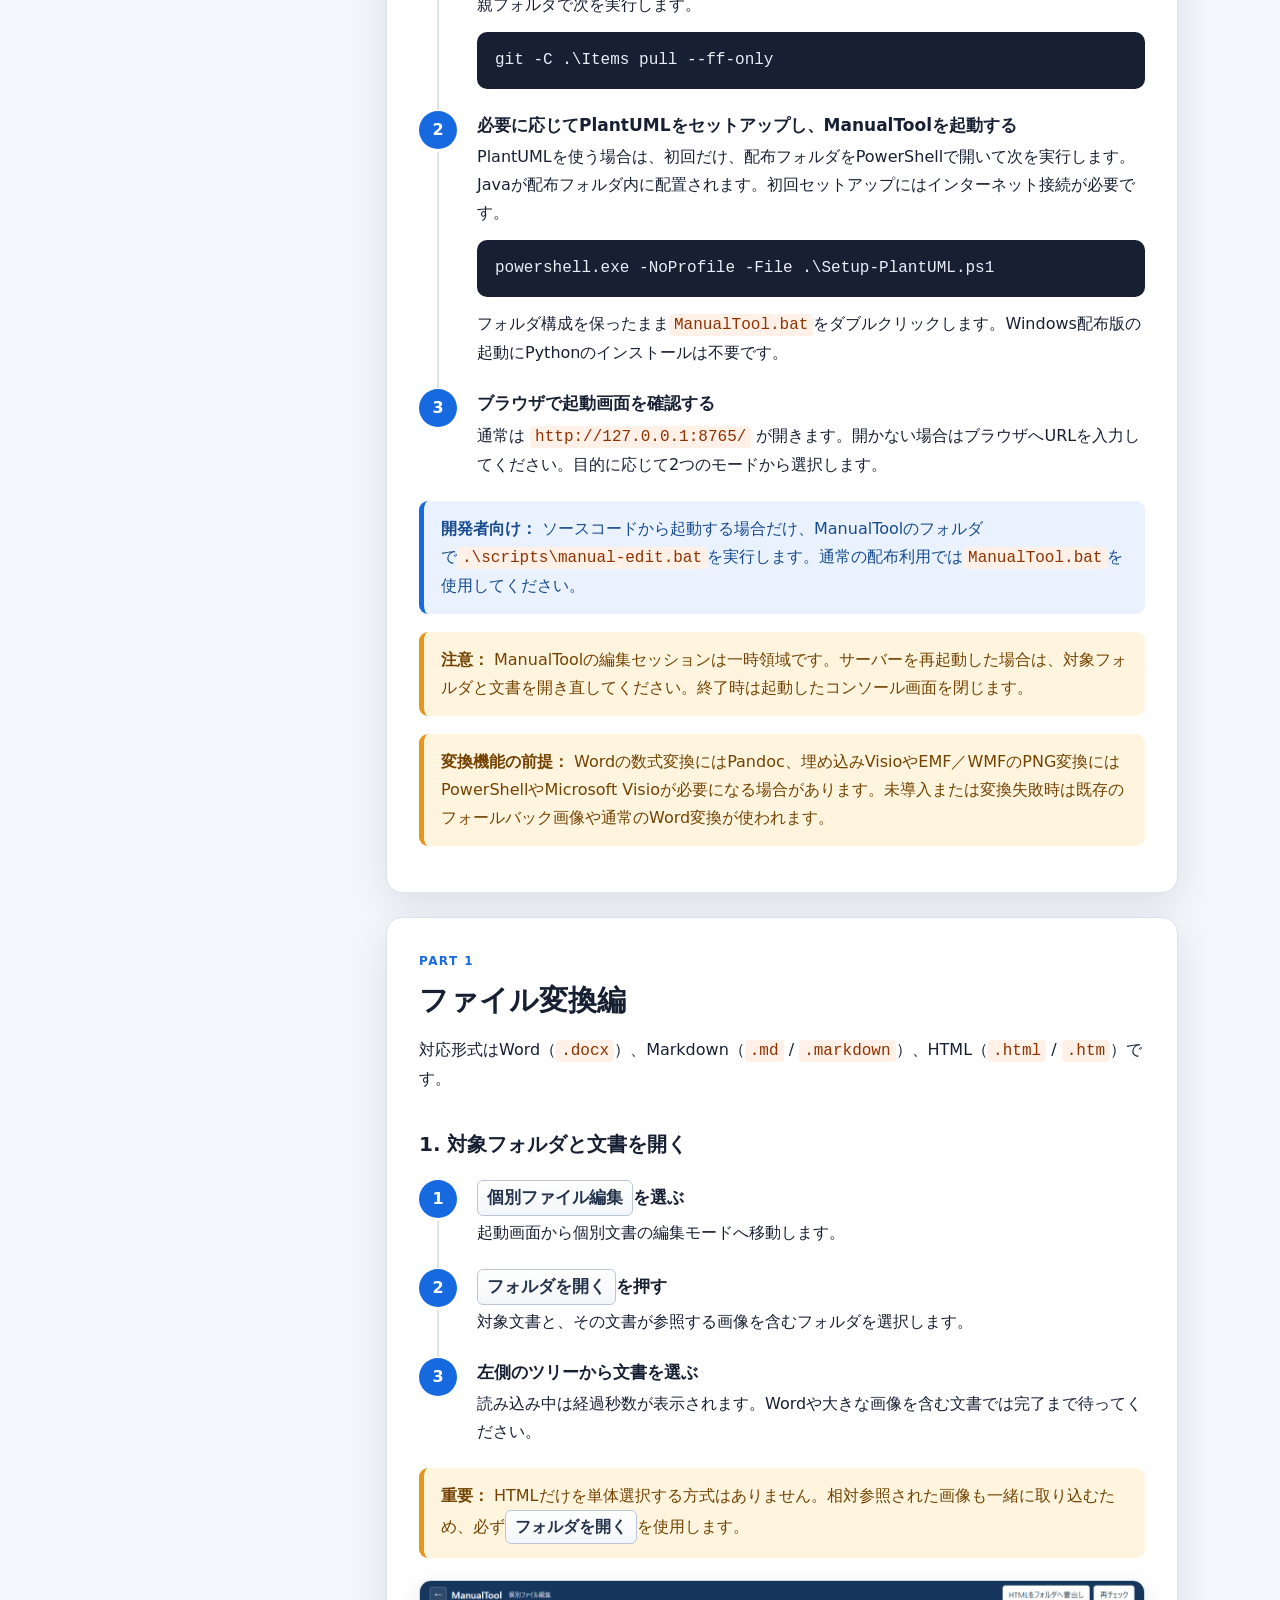
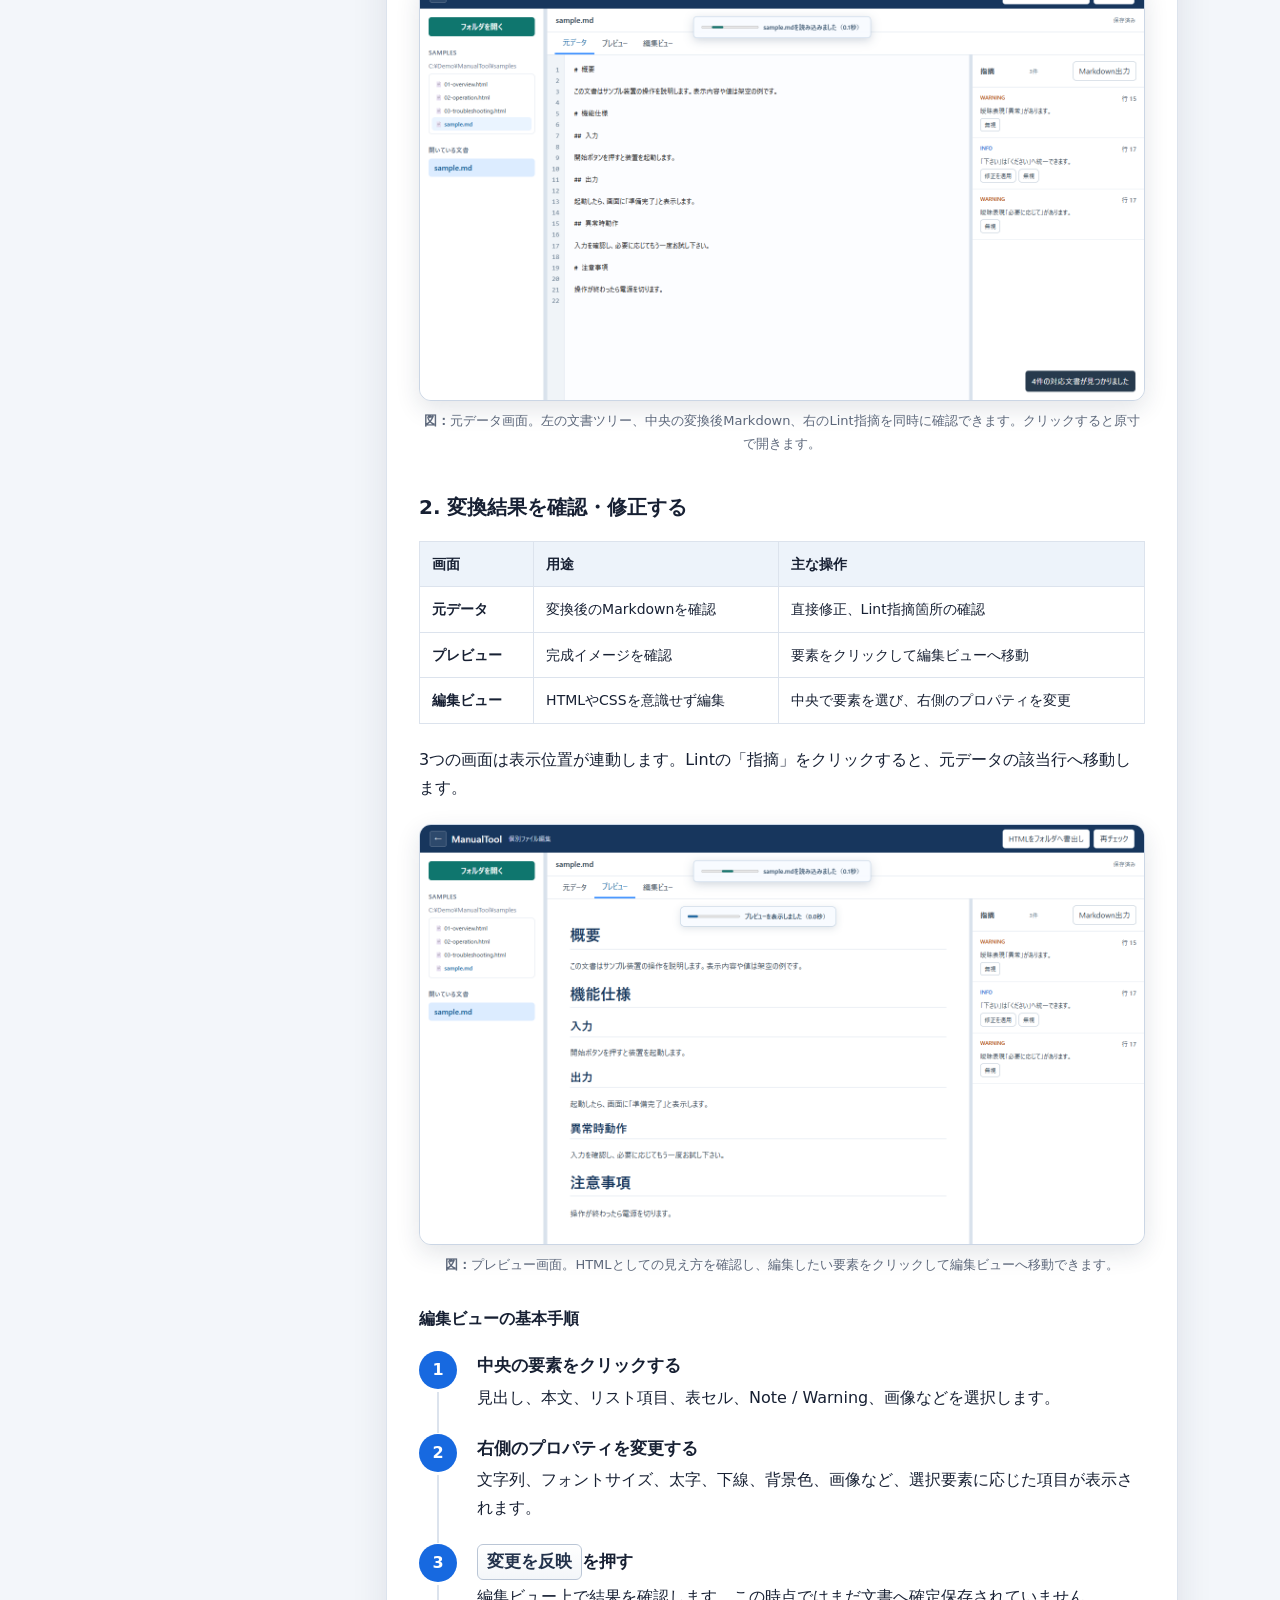
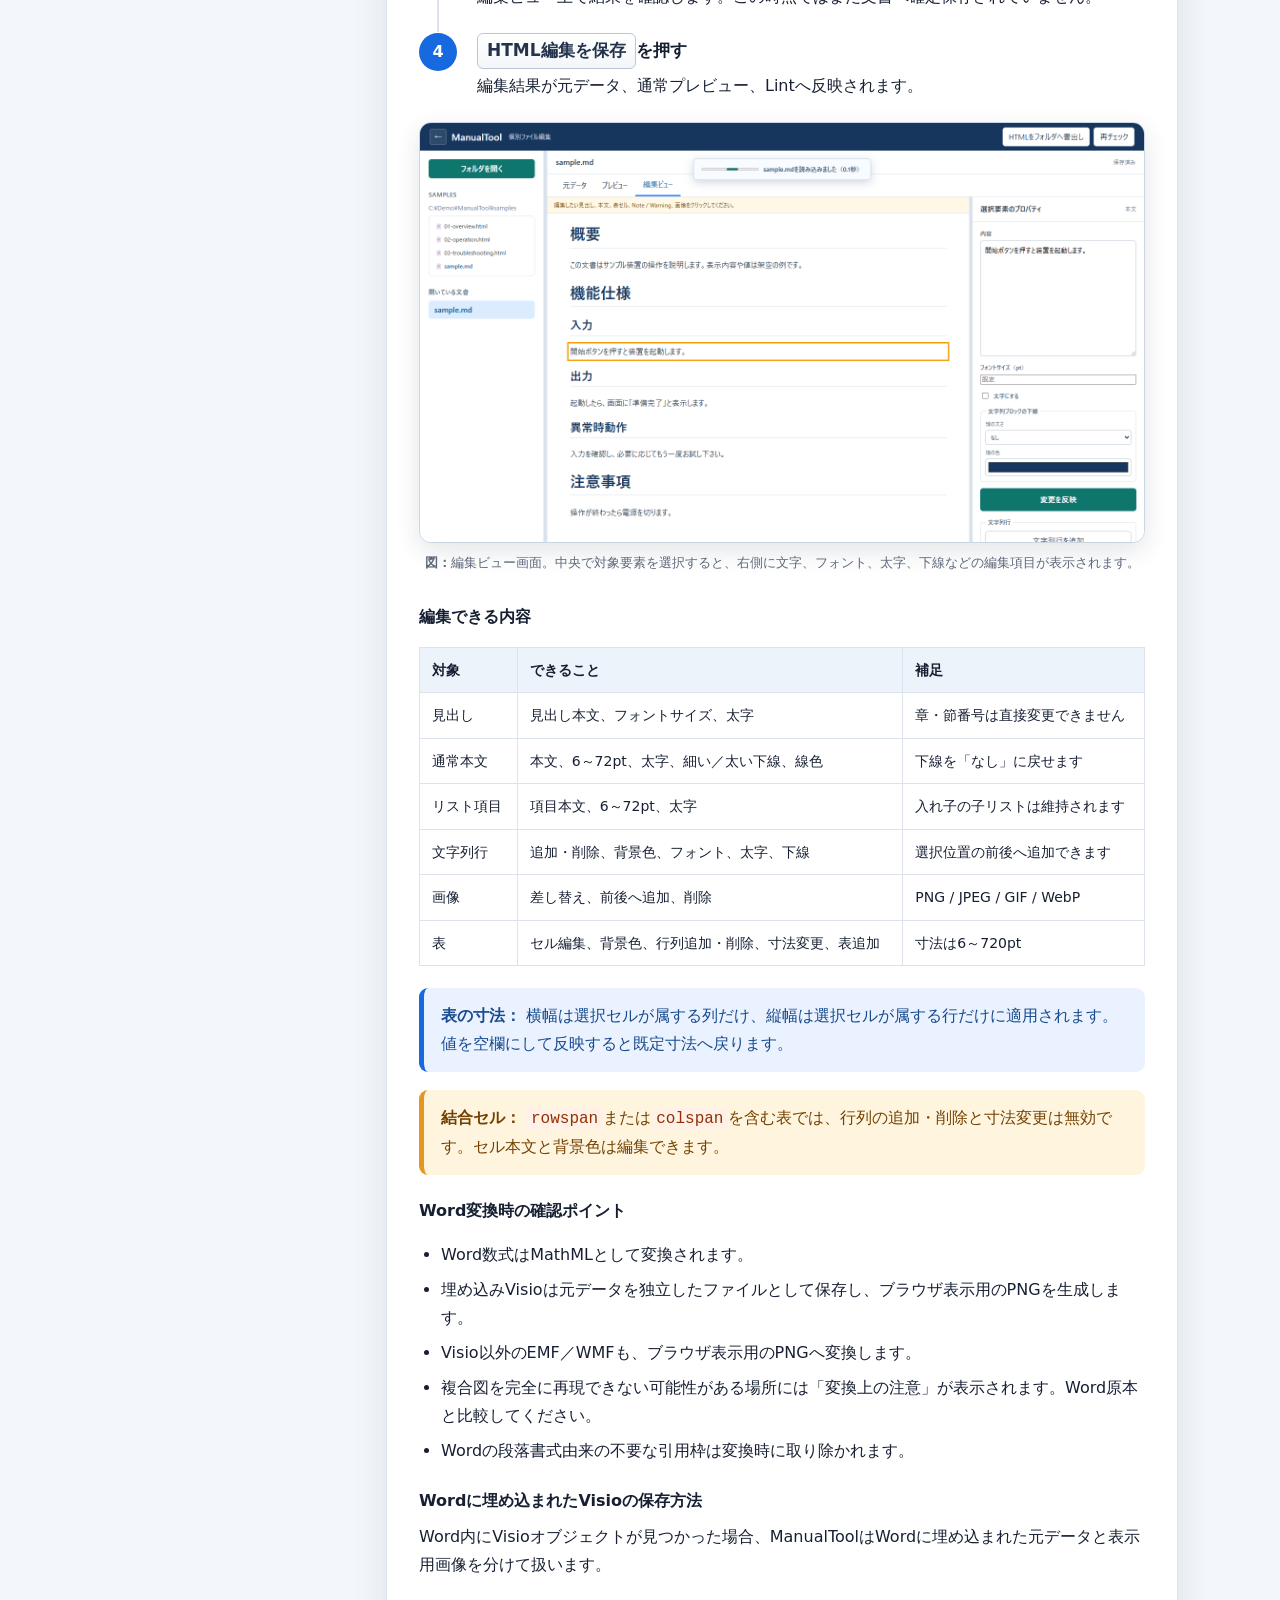
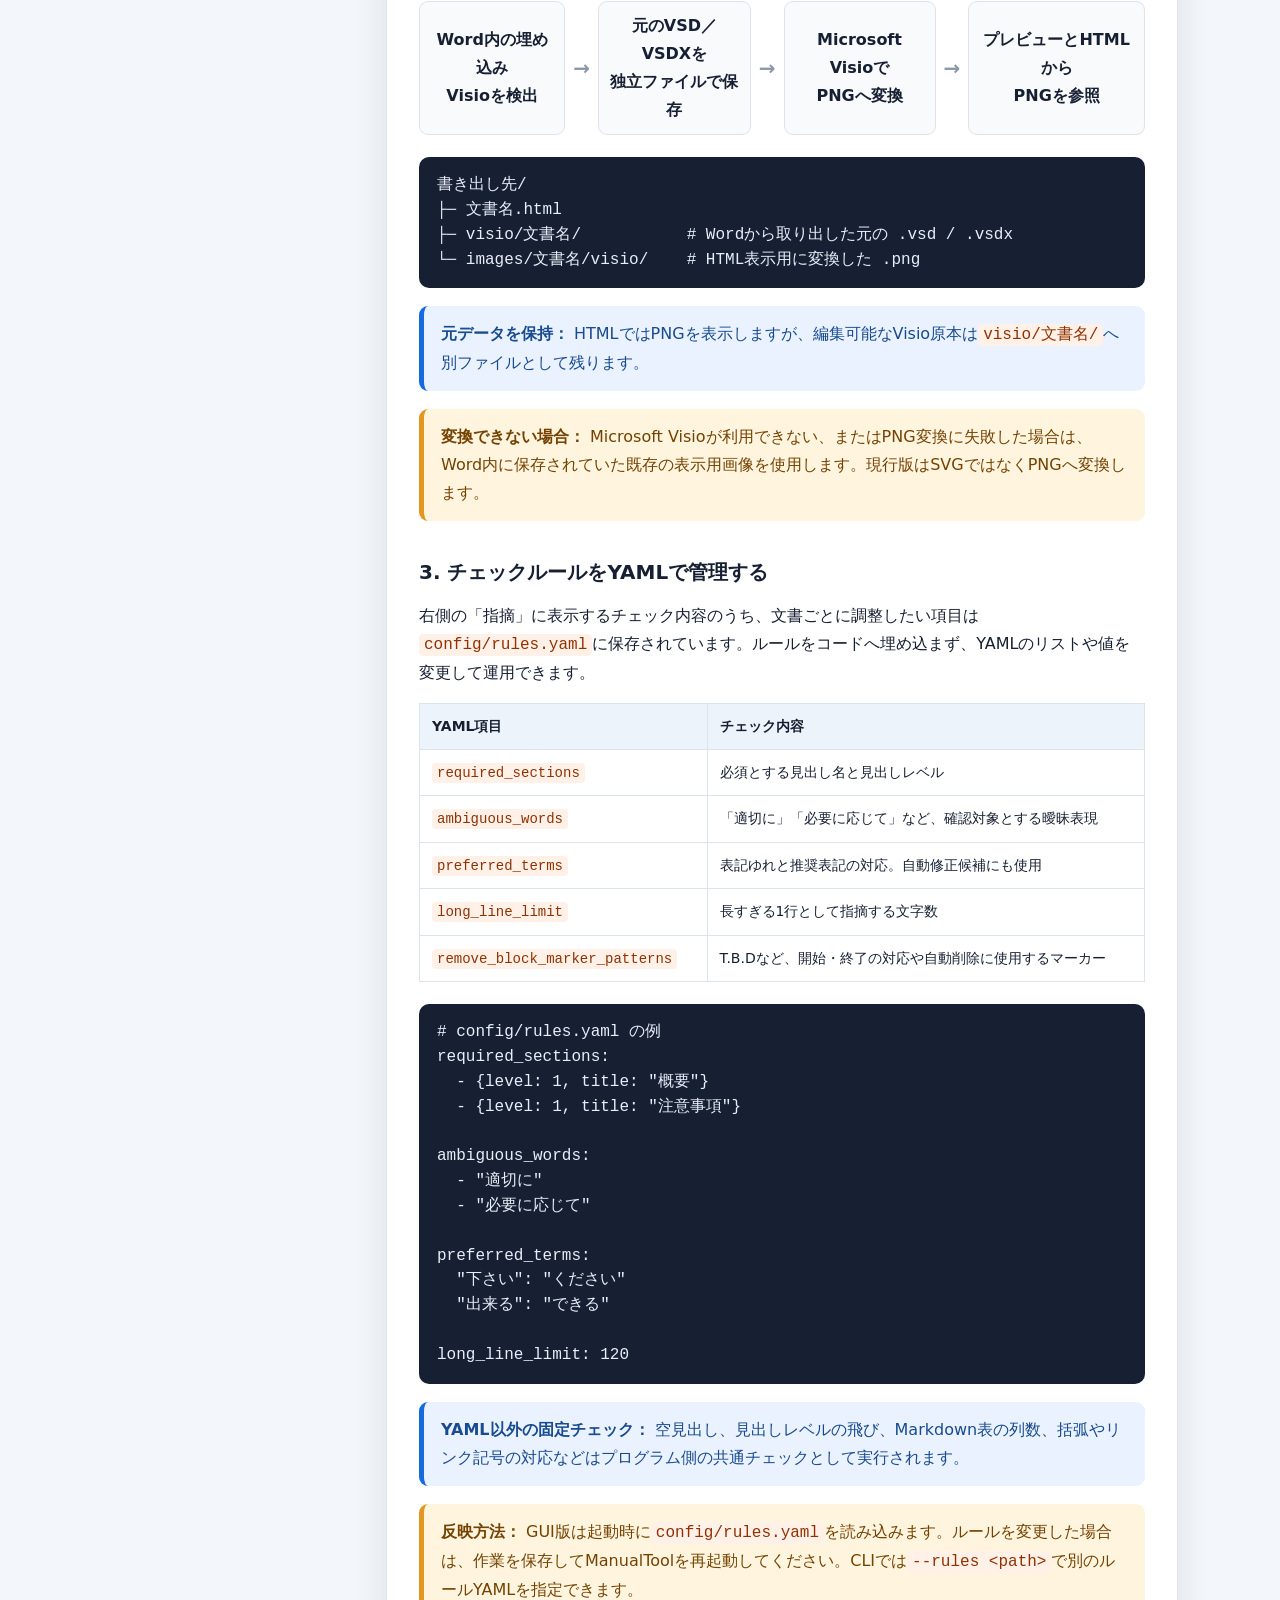
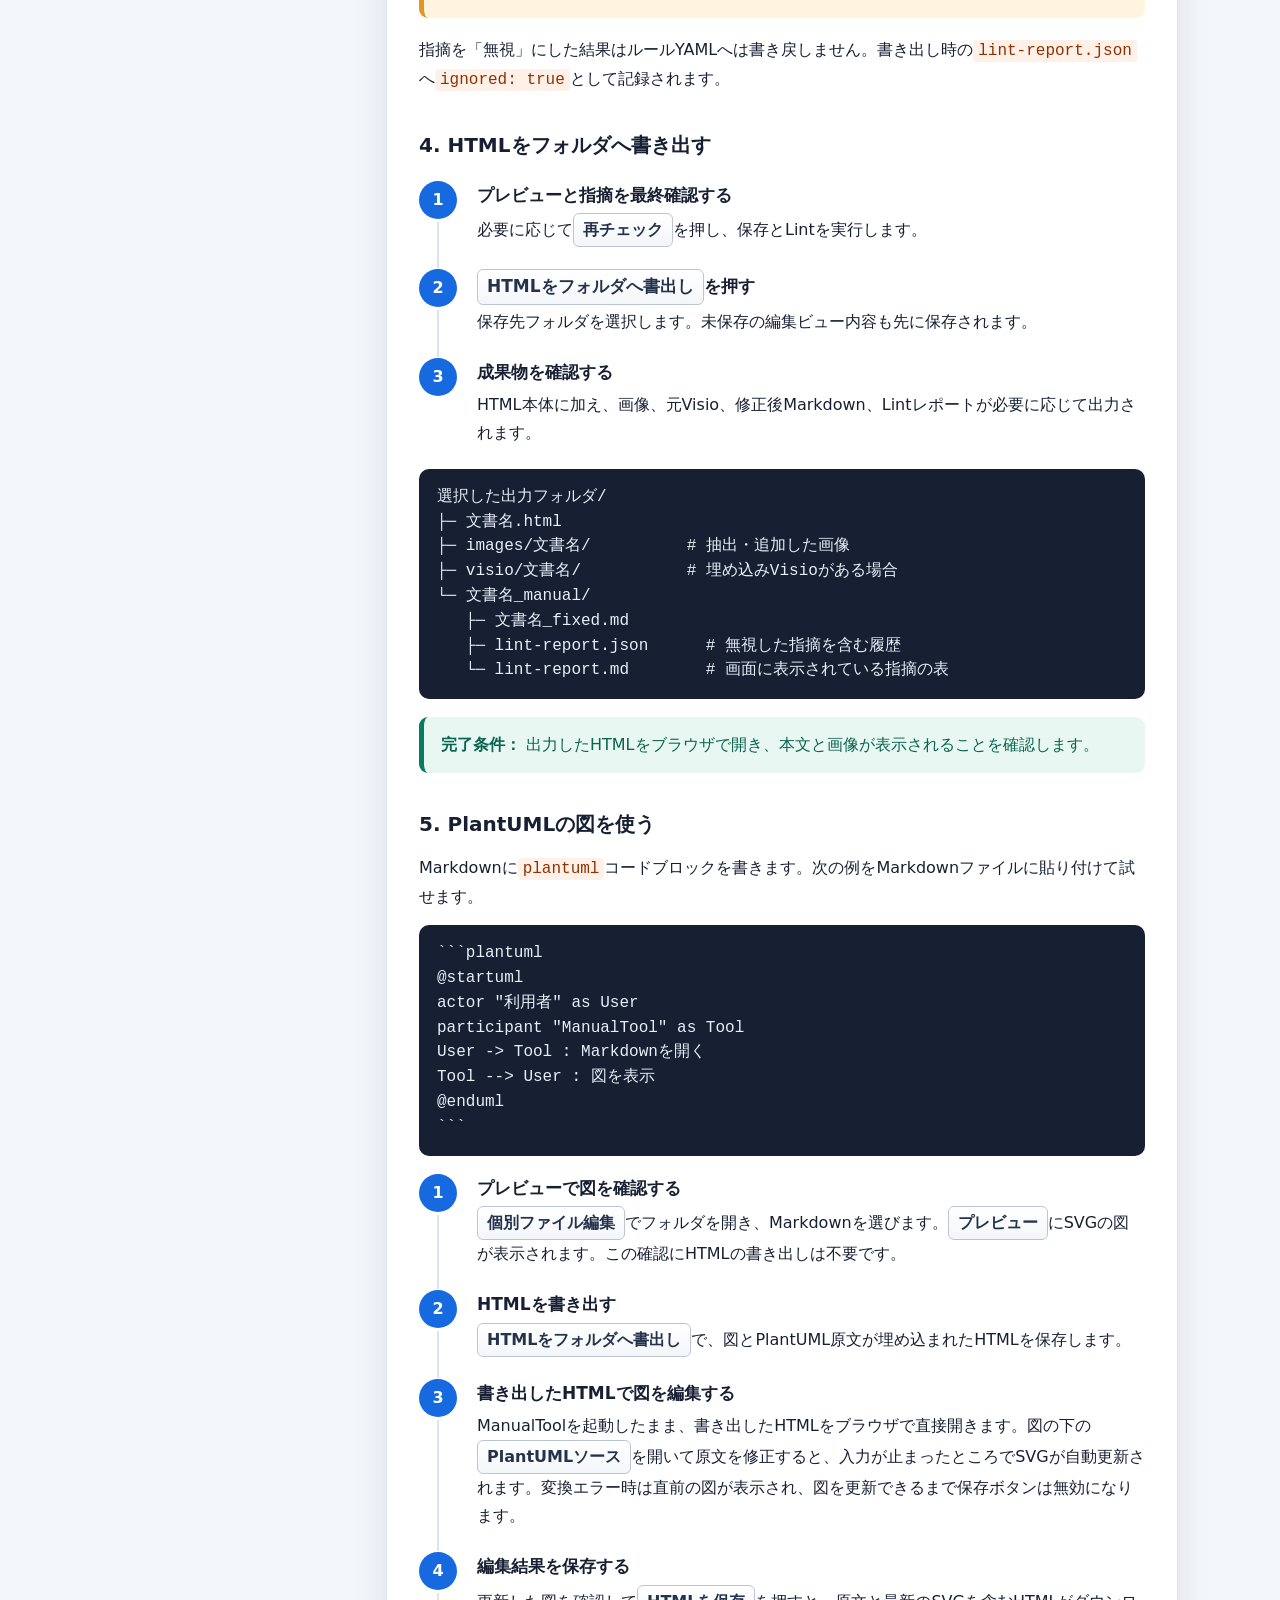
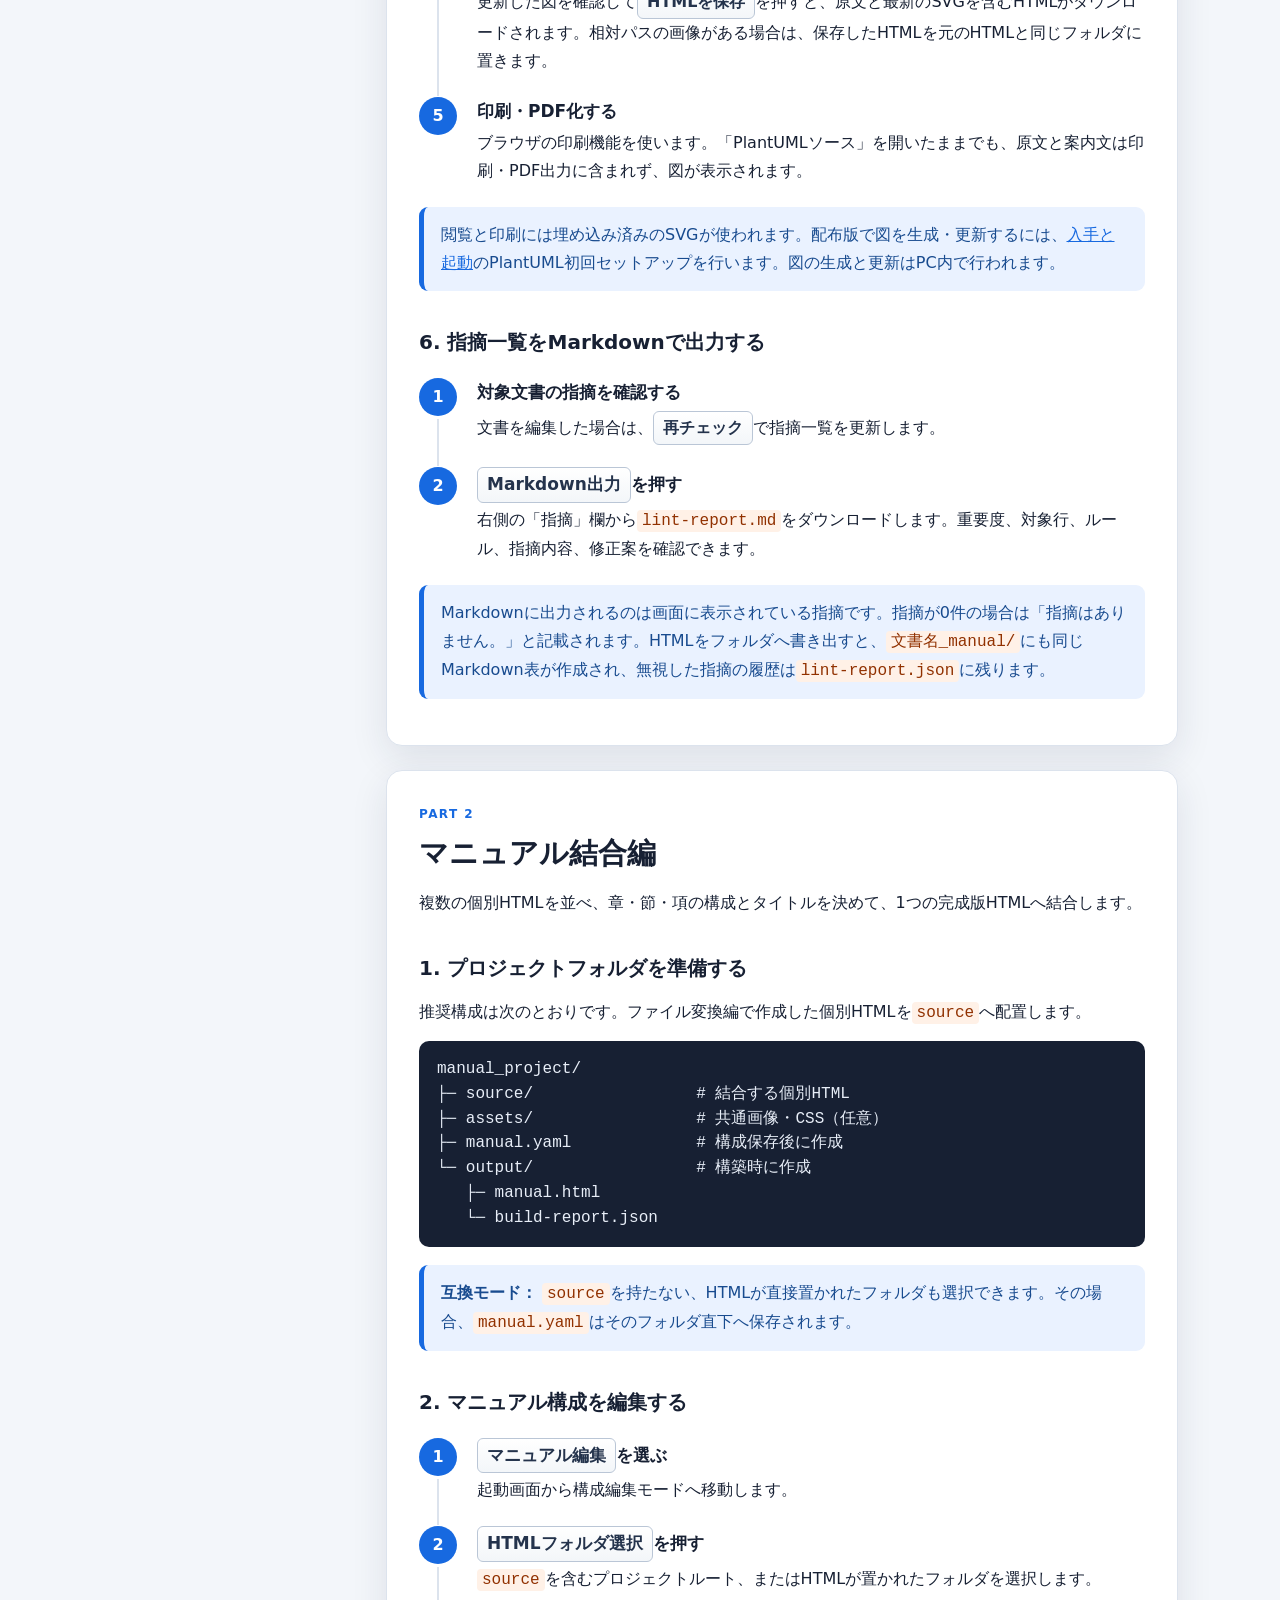
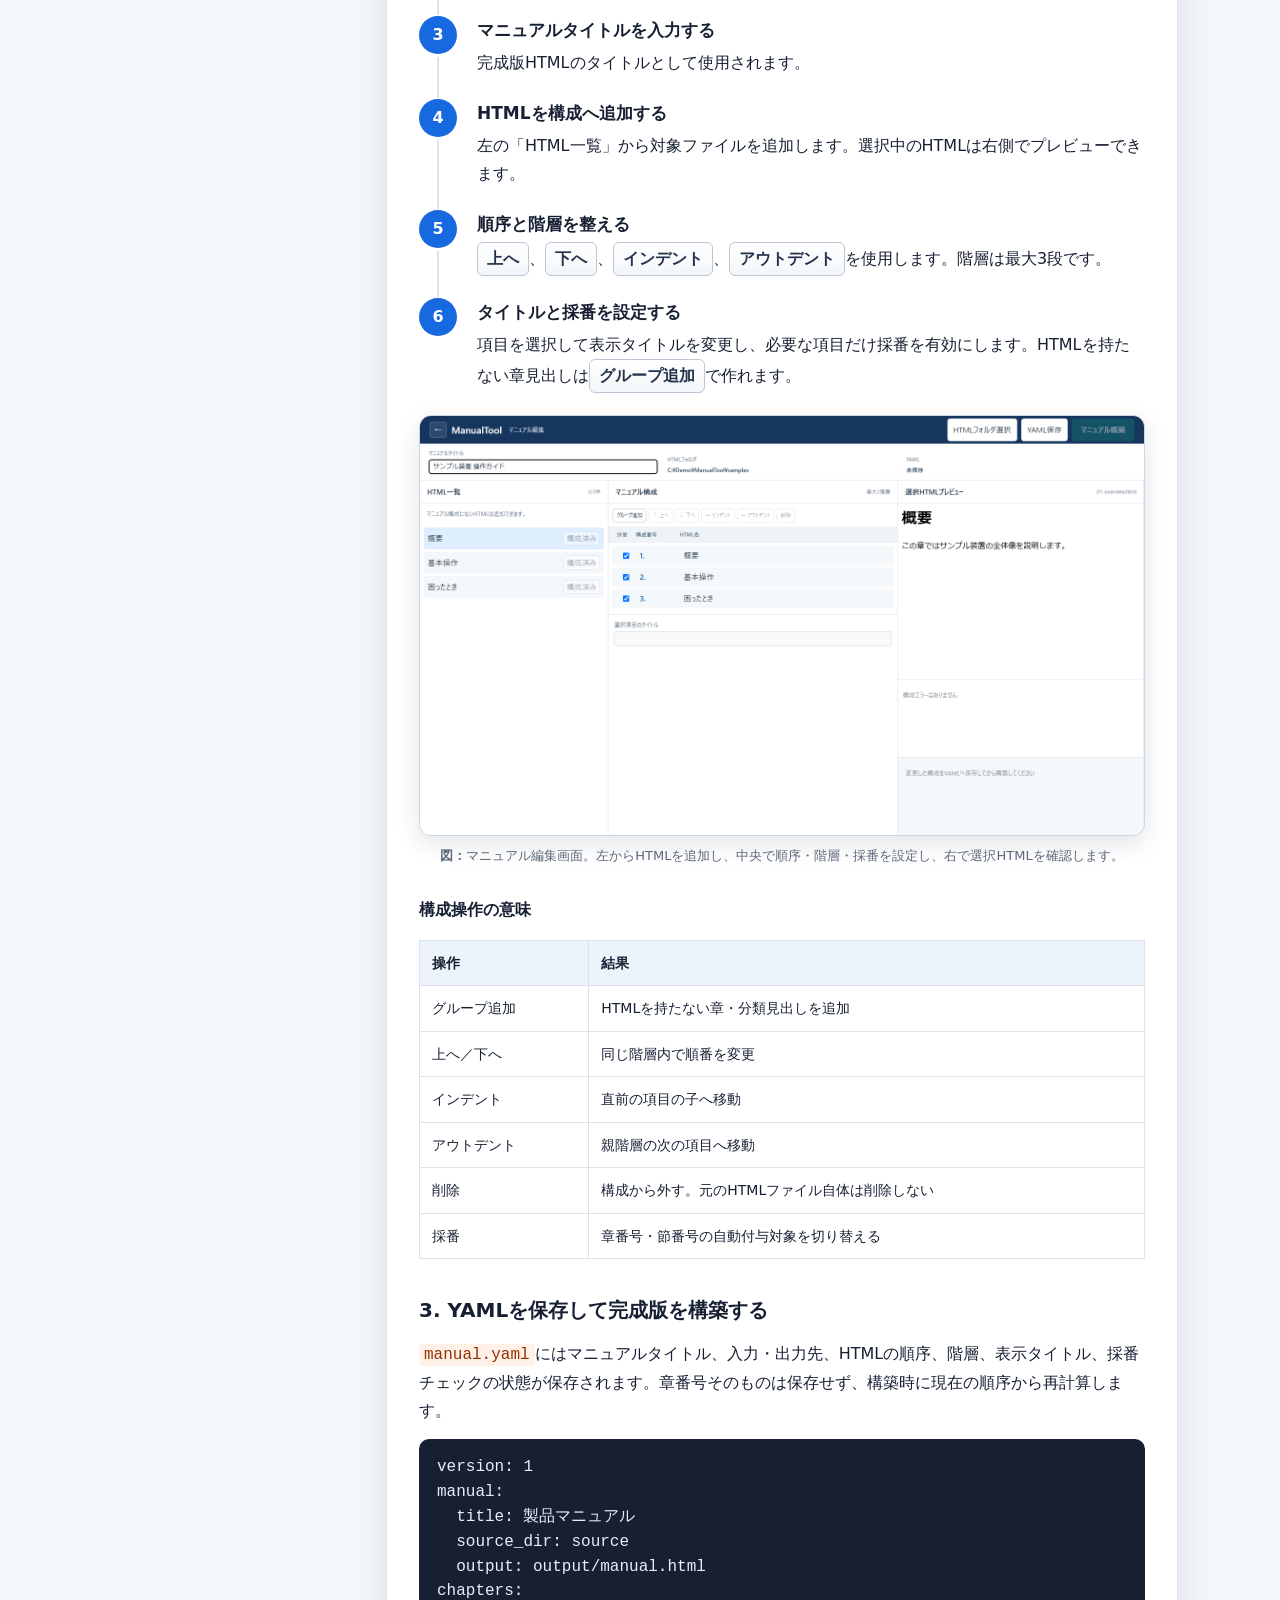
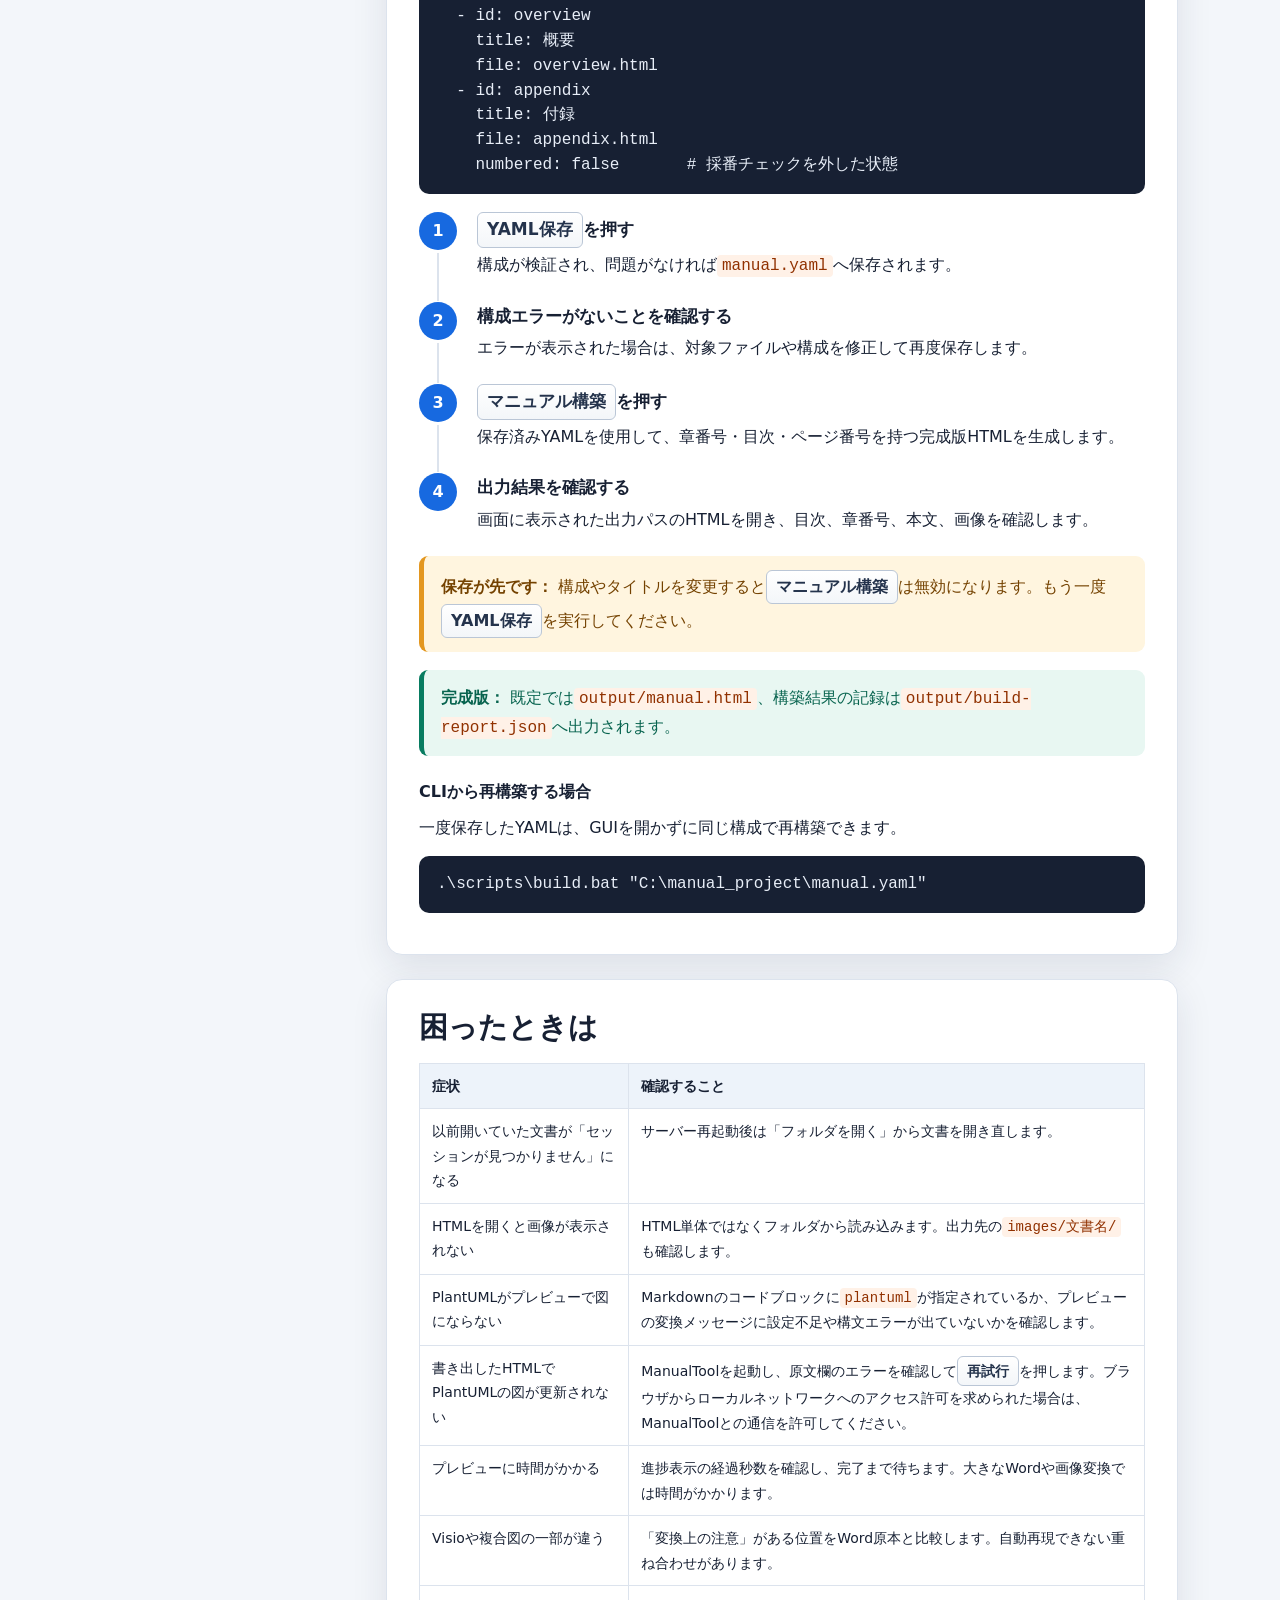
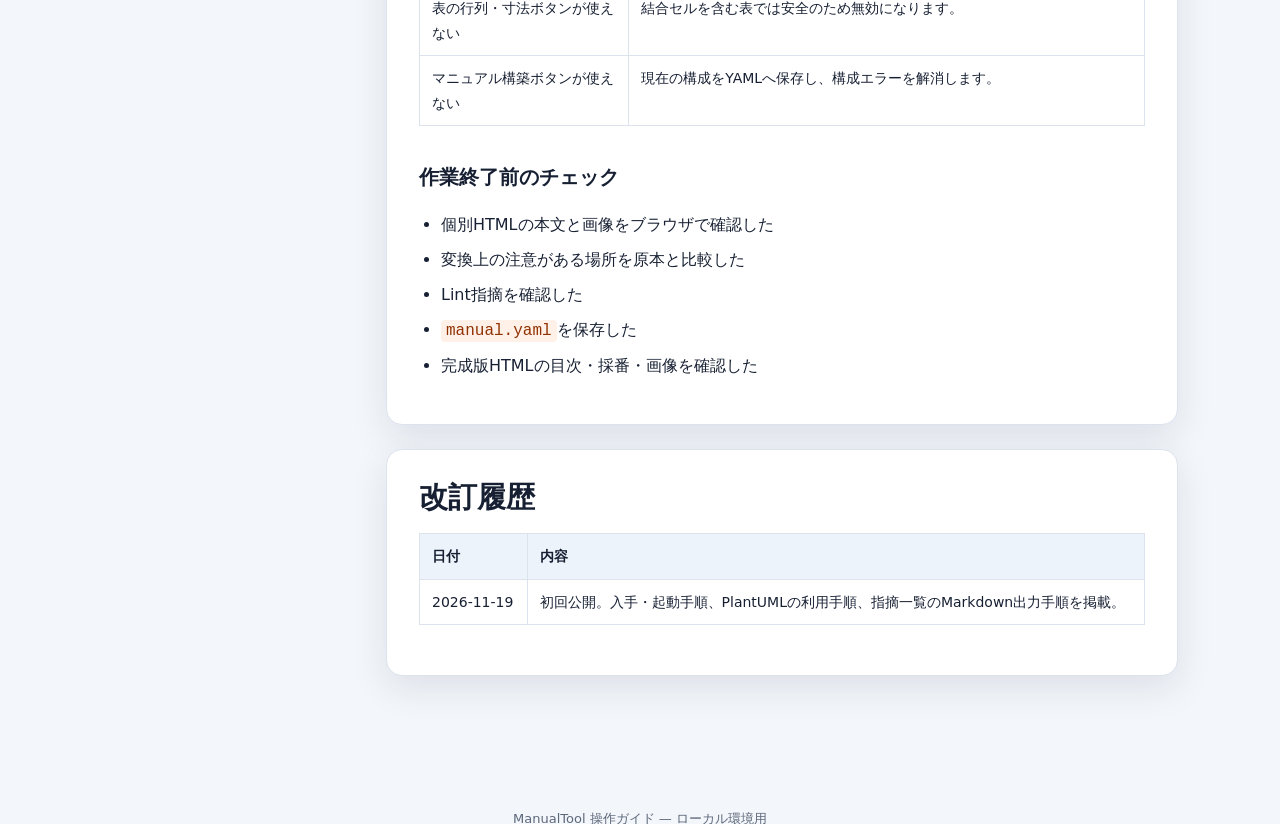
==== commit d0db91d8: "Document ManualTool release and guide revision history" ====
--- a/manual-tool/docs/USER_GUIDE.html
+++ b/manual-tool/docs/USER_GUIDE.html
@@ -135,6 +135,7 @@
       <a class="sub" href="#assembly-compose">構成を編集する</a>
       <a class="sub" href="#assembly-build">完成版を構築する</a>
       <a href="#trouble">困ったときは</a>
+      <a href="#revision-history">改訂履歴</a>
     </nav>
 
     <main>
@@ -437,6 +438,13 @@
           <li>完成版HTMLの目次・採番・画像を確認した</li>
         </ul>
       </section>
+      <section id="revision-history" class="card">
+        <h2>改訂履歴</h2>
+        <table>
+          <thead><tr><th>日付</th><th>内容</th></tr></thead>
+          <tbody><tr><td>2026-11-19</td><td>初回公開。入手・起動手順、PlantUMLの利用手順、指摘一覧のMarkdown出力手順を掲載。</td></tr></tbody>
+        </table>
+      </section>
     </main>
   </div>
 
